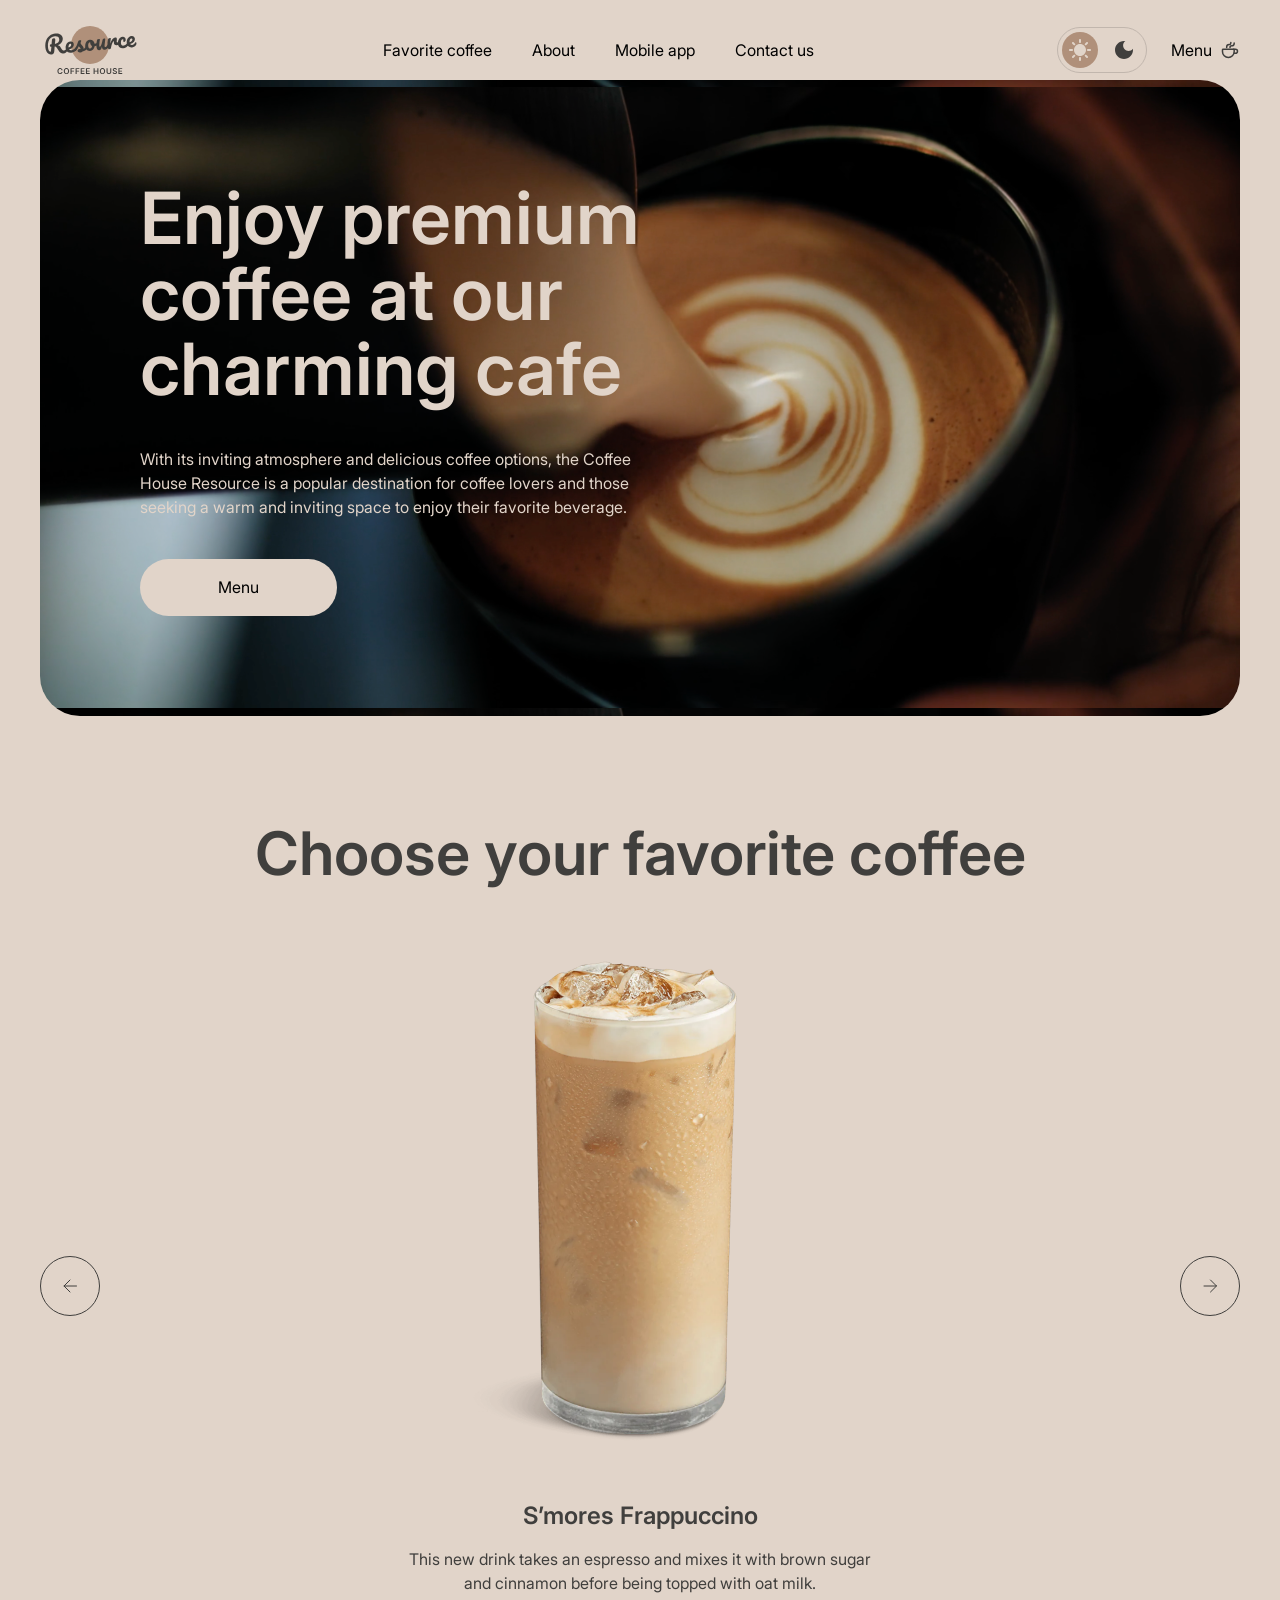
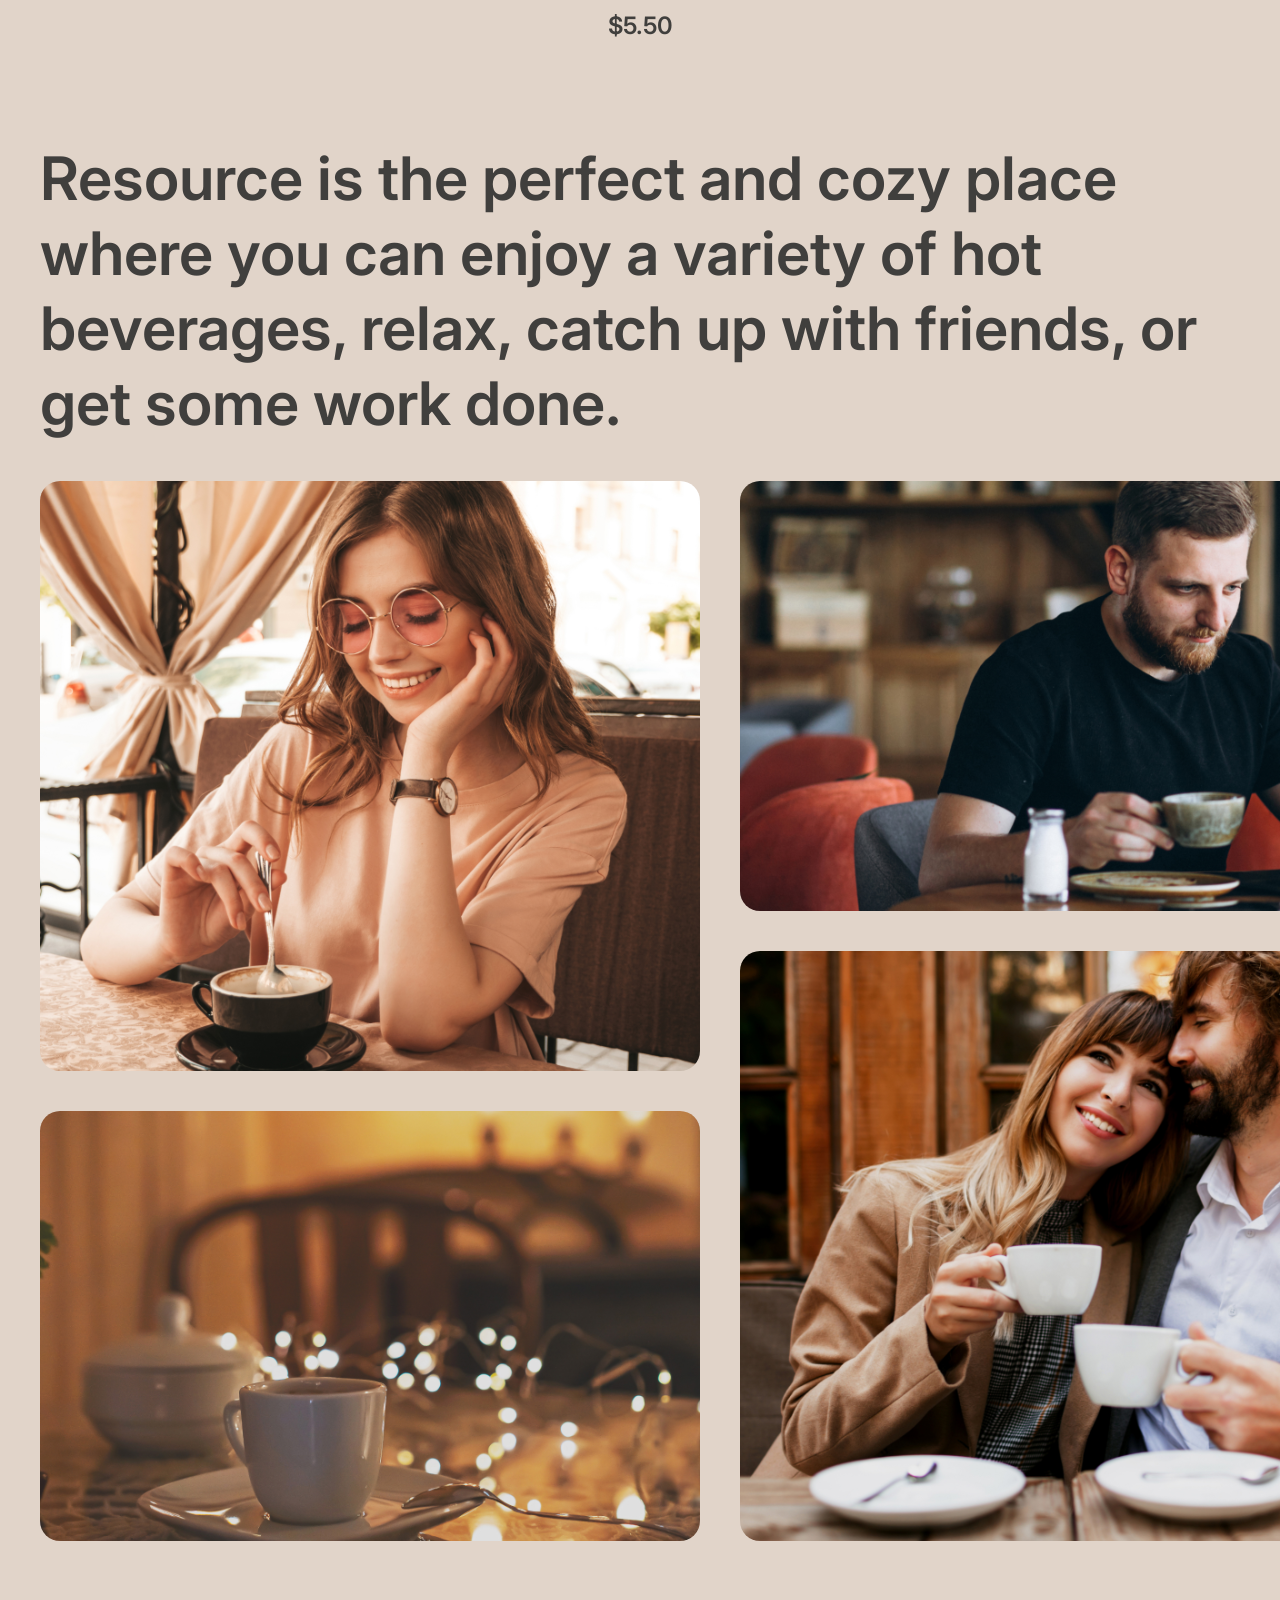
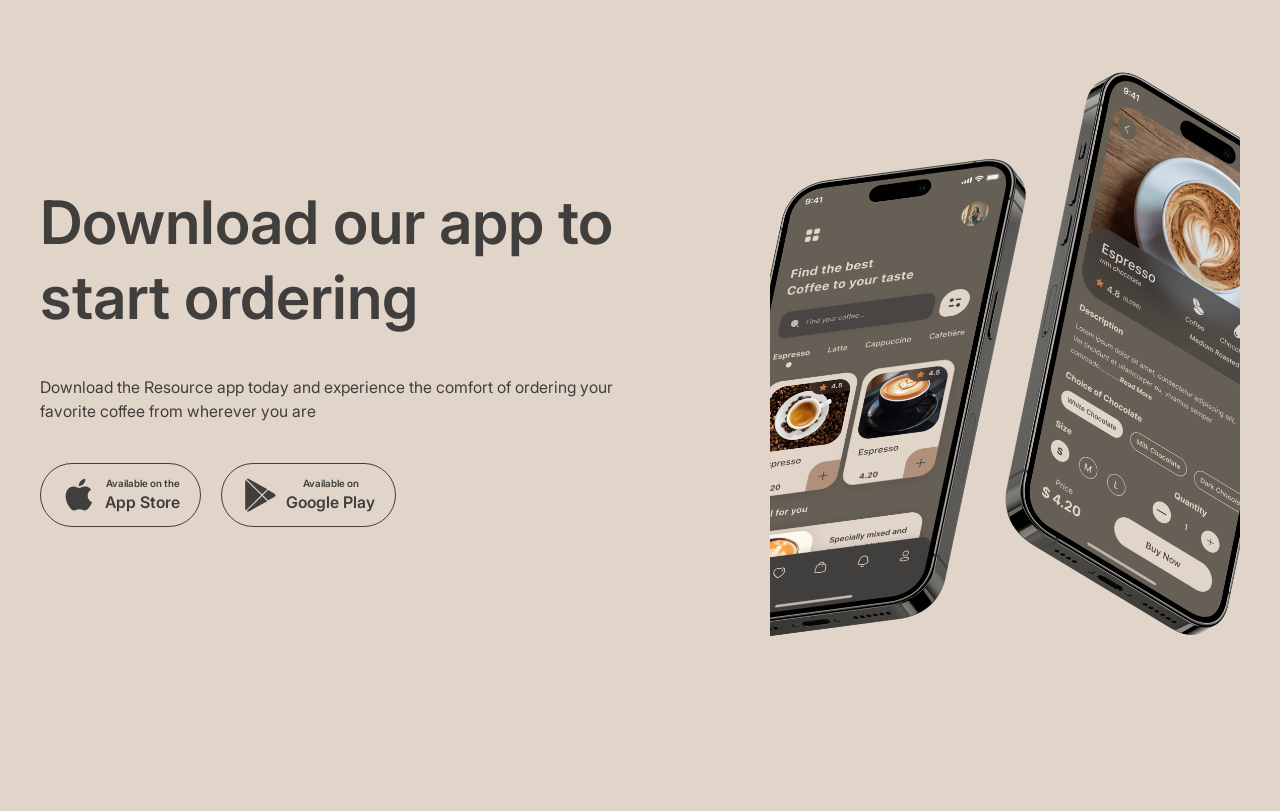
==== index.html @ 73a79768 "feat: add mobile-app section" ====
<!DOCTYPE html>
<html lang="en">
<head>
    <meta charset="UTF-8">
    <meta name="viewport" content="width=device-width, initial-scale=1.0">
    <title>Coffee House</title>
    <link rel="stylesheet" href="./styles.css">
</head>
<body>
    <header>
        <div class="header-top">
            <div class="header-top-container">
                <a href="./index.html">
                    <img src="./icons/logo.svg" alt="logo">
                </a>
                <nav class="menu-header">
                    <ul class="menu-list">
                        <li class="menu-list-item">
                           <a href="">Favorite coffee</a>
                         </li>
                        <li class="menu-list-item">
                            <a href="">About</a>
                        </li>
                        <li class="menu-list-item">
                            <a href="">Mobile app</a>
                        </li>
                        <li class="menu-list-item">
                            <a href="">Contact us</a>
                        </li>
                    </ul>
                </nav>
                <div class="header-actions">
                    <div class="theme-switch">
                        <span class="container-sun">
                            <img src="./icons/Light.svg" alt="sun">
                        </span>
                        <span class="container-moon">
                            <img src="./icons/Dark.svg" alt="moon">
                        </span>
                    </div>
                    <div class="coffee-menu">
                        <a href="" class="coffee-menu-link">
                            <p class="coffee-menu-text">Menu</p>
                            <span class="coffee-menu-cup">
                                <img src="./icons/coffee-cup.svg" alt="cup">
                            </span>
                        </a>
                        
                    </div>
                </div>

            </div>
            

        </div>
        <div class="header-bot">
            <div class="header-bot-container">
                <div class="hero-container">
                    <p class="hero-header">Enjoy premium coffee at our charming cafe</p>
                    <p class="hero-info">With its inviting atmosphere and delicious coffee options, the Coffee House Resource is a popular destination for coffee lovers and those seeking a warm and inviting space to enjoy their favorite beverage.</p>
                    <button class="hero-button">Menu</button>
                </div>
            </div>
        </div>
    </header>
   
        <section class="favorite-coffee">
            <div class="favorite-container">
                <div><h2 class="favorite-header">Choose your favorite coffee</h2></div>
                <div class="slider-container">
                    <div class="slider">
                        <button class="button-prev"></button>
                        <div class="slider-row">
                            <div class="slide">
                                <div class="slide-container">
                                    <img src="./images/coffee-slider-1.svg" alt="coffee">
                                    <div class="slide-info-container">
                                        <h3 class="slide-name">S’mores Frappuccino</h3>
                                        <p class="slide-info">This new drink takes an espresso and mixes it with brown sugar and cinnamon before being topped with oat milk.</p>
                                        <h3 class="slide-cost">$5.50</h3>
                                    </div>
                                </div>
                            </div>
                        </div>
                         <button class="button-next"></button>
                    </div>
                    <div class="slider-controls"></div>
                </div>
            </div>
        </section>
        <section class="about">
            <div class="about-container">
                <h2 class="about-header">Resource is the perfect and cozy place where you can enjoy a variety of hot beverages, relax, catch up with friends, or get some work done.</h2>
                <div class="images-container">
                    <div class="column">
                        <div class="box1">
                            <img src="./images/about-1.svg" alt="about1">
                        </div>
                        <div class="box2">
                            <img src="./images/about-2.svg" alt="about2">
                        </div>
                    </div>
                    <div class="column">
                         <div class="box2">
                            <img src="./images/about-3.svg" alt="about3">
                        </div>
                        <div class="box1">
                            <img src="./images/about-4.svg" alt="about4">
                        </div>
                    </div>
                </div>
            </div>
        </section>
        <section class="mobile-app">
            <div class="app-container">
                <div class="app-content">
                    <h2 class="app-header">Download our app to start ordering</h2>
                    <p class="app-info">Download the Resource app today and experience the comfort of ordering your favorite coffee from wherever you are</p>
                    <div class="app-buttons">
                        <button class="app-button">
                            <span class="icon-button">
                                <img src="./icons/icon.svg" alt="icon1">
                            </span>
                            <div class="button-info">
                                <p class="button-info-top">Available on the</p>
                                <p class="button-info-bot">App Store</p>
                            </div>
                        </button>
                        <button class="app-button">
                            <span class="icon-button">
                                <img src="./icons/icon (1).svg" alt="icon2">
                            </span>
                            <div class="button-info">
                                <p class="button-info-top">Available on</p>
                                <p class="button-info-bot">Google Play</p>
                            </div>
                        </button>
                    </div>
                </div>
                <div class="app-img">
                    <img src="./images/mobile-screens.svg" alt="mobile">
                </div>
            </div>
        </section>
    <footer></footer>
</body>
</html>
---- styles.css ----
@font-face {
    font-family: 'Inter-regular';
    src: url('./fonts/Inter24pt-Regular.woff2') format('woff2');
    font-weight: 400;
    font-style: normal;
    font-display: swap;
}

@font-face {
    font-family: 'Inter-bold';
    src: url('./fonts/Inter24pt-SemiBold.woff2') format('woff2');
    font-weight: 600;
    font-style: normal;
    font-display: swap;
}

@font-face {
    font-family: 'Inter-bold-italic';
    src: url('./fonts/Inter24pt-SemiBoldItalic.woff2') format('woff2');
    font-weight: 600;
    font-style: italic;
    font-display: swap;
}



a {
    text-decoration: none;  
    color: black;           
}
/**
  Нормализация блочной модели
 */
*,
::before,
::after {
  box-sizing: border-box;
}

/**
  Убираем внутренние отступы слева тегам списков,
  у которых есть атрибут class
 */
:where(ul, ol):where([class]) {
  padding-left: 0;
}

/**
  Убираем внешние отступы body и двум другим тегам,
  у которых есть атрибут class
 */
body,
:where(blockquote, figure, fieldset):where([class]) {
  margin: 0;
}

/**
  Убираем внешние отступы вертикали нужным тегам,
  у которых есть атрибут class
 */
:where(
  h1,
  h2,
  h3,
  h4,
  h5,
  h6,
  p,
  ul,
  ol,
  dl
):where([class]) {
  margin-block: 0;
}

:where(dd[class]) {
  margin-left: 0;
}

:where(fieldset[class]) {
  padding: 0;
  border: none;
}

/**
  Убираем стандартный маркер маркированному списку,
  у которого есть атрибут class
 */
:where(ul[class]) {
  list-style: none;
}

:where(address[class]) {
  font-style: normal;
}

/**
  Обнуляем вертикальные внешние отступы параграфа,
  объявляем локальную переменную для внешнего отступа вниз,
  чтобы избежать взаимодействие с более сложным селектором
 */
p {
  --paragraphMarginBottom: 24px;

  margin-block: 0;
}

/**
  Внешний отступ вниз для параграфа без атрибута class,
  который расположен не последним среди своих соседних элементов
 */
p:where(:not([class]):not(:last-child)) {
  margin-bottom: var(--paragraphMarginBottom);
}


/**
  Упрощаем работу с изображениями и видео
 */
img,
video {
  display: block;
  max-width: 100%;
  height: auto;
}

/**
  Наследуем свойства шрифт для полей ввода
 */
input,
textarea,
select,
button {
  font: inherit;
}

html {

  height: 100%;
  
  
  
  scroll-behavior: smooth;
}

body {
  /**
    Пригодится в большинстве ситуаций
    (когда, например, нужно будет "прижать" футер к низу сайта)
   */
  min-height: 100%;
  /**
    Унифицированный интерлиньяж
   */
  line-height: 1.5;
}

/**
  Нормализация высоты элемента ссылки при его инспектировании в DevTools
 */
a:where([class]) {
  display: inline-flex;
}

/**
  Курсор-рука при наведении на элемент
 */
button,
label {
  cursor: pointer;
}

/**
  Убирает серую подсветку при тапе на мобильных устройствах (iOS/Android)
 */
button {
  -webkit-tap-highlight-color: transparent;
}

/**
  Приводим к единому цвету svg-элементы
  (за исключением тех, у которых уже указан
  атрибут fill со значением 'none' или начинается с 'url')
 */
:where([fill]:not(
  [fill="none"],
  [fill^="url"]
)) {
  fill: currentColor;
}

/**
  Приводим к единому цвету svg-элементы
  (за исключением тех, у которых уже указан
  атрибут stroke со значением 'none')
 */
:where([stroke]:not(
  [stroke="none"],
  [stroke^="url"]
)) {
  stroke: currentColor;
}

/**
  Чиним баг задержки смены цвета при взаимодействии с svg-элементами
 */
svg * {
  transition-property: fill, stroke;
}

/**
  Приведение рамок таблиц в классический 'collapse' вид
 */
:where(table) {
  border-collapse: collapse;
  border-color: currentColor;
}

/**
  Удаляем все анимации и переходы для людей,
  которые предпочитают их не использовать
 */
@media (prefers-reduced-motion: reduce) {
  *,
  ::before,
  ::after {
    animation-duration: 0.01ms !important;
    animation-iteration-count: 1 !important;
    transition-duration: 0.01ms !important;
    scroll-behavior: auto !important;
  }
}

:root{
    --color-text-dark: #403F3D;
    --color-text-alternative: #E1D4C9 ;
    --color-text-link: #B0907A;

    --color-background-page:#E1D4C9;
    --color-background-overlay:#403F3D 80%;
    --color-background-container:#665F55 ;

    --color-border: #C1B6AD;
    --color-border-inverse:#665F55;
}
body{
    display: flex;
    flex-direction: column;
    max-width: 1440px;
    width:100%;
    margin: 0 auto;
    background-color: var(--color-background-page);
    padding-top: 20px;
    padding-bottom: 40px;
    gap: 100px;
}

header{
    width: 100%;
    gap: 20px;
    font-family: 'Inter-regular';
    font-size: 16px;
    line-height: 1.05;
    letter-spacing: 0.0em;
    color: var(--color-text-dark);
}

.header-top{
    padding-left: 40px;
    padding-right: 40px;
}

.header-top-container{
    display: flex;
    align-items: center;
    justify-content: space-between;

}

.menu-list{
    display: flex;
    align-items: center;
    gap: 40px;
}

.header-actions{
    display: flex;
    align-items: center;
    gap: 24px;

}
.theme-switch{
    padding: 4px 4px 4px 4px;
    gap: 8px;
    border-radius: 30px;
    border: 1px solid var(--color-border);
    display: flex;
    align-items: center;
}

.coffee-menu-link{
    display: flex;
    align-items: center;
    gap: 8px;
}

.header-bot{
    padding-left: 40px;
    padding-right: 40px;
}

.header-bot-container{
    
    border-radius: 40px;
    background-image: url(./images/img-hero.svg);
    background-position: center;
    background-size: 100%;
    
    padding: 100px 100px 100px 100px;
}

.hero-container{
    max-width: 530px;
    display: flex;
    flex-direction: column;
    align-items: flex-start;
    gap: 40px;
}

.hero-button{
    background-color: var(--color-text-alternative);
    border-radius: 100px;
    border: none;
    padding: 20px 78px 20px 78px;
}

.hero-header{
    font-family: 'Inter-bold';
    font-size: 72px;
    line-height: 1.05;
    letter-spacing: 0.0em;
    color: var(--color-text-alternative);
}

.hero-info{
    font-family: 'Inter-regular';
    font-size: 16px;
    line-height: 1.50;
    letter-spacing: 0.0em;
    color: var(--color-text-alternative);
}

.favorite-coffee{
    padding-left: 40px;
    padding-right: 40px;
}

.favorite-container{
    display: flex;
    flex-direction: column;
    gap: 40px;
    
}

.slider-container{
    gap: 40px;
}

.slider{
    display: flex;
    align-items: center;
    justify-content: space-between;
    gap: 40px;
}

.button-prev{
    width: 60px;
    height: 60px;
    border-radius: 60px;
    border: 1px solid var(--color-text-dark);
    background-image: url(./icons/arrow-left.svg);
    background-color: transparent;
    background-repeat: no-repeat;
    background-position: center;
    transition: background-color 0.5s ease;
}

.button-next{
     width: 60px;
    height: 60px;
    border-radius: 60px;
    border: 1px solid var(--color-text-dark);
    background-image: url(./icons/arrow-right.svg);
    
    background-color: transparent;
    background-repeat: no-repeat;
    background-position: center;
    transition: background-color 0.5s ease;
}

.slider-row{
    width: max-content;
}

.slide-container{
    display: flex;
    flex-direction: column;
    align-items: center;
    gap: 40px;
}

.slide-info-container{
    max-width: 480px;
    display: flex;
    flex-direction: column;
    align-items: center;
    text-align: center;
    gap: 16px;
}

.slide-name{
    font-family: 'Inter-bold';
    font-size: 24px;
    line-height: 1.25;
    letter-spacing: 0.0em;
    color: var(--color-text-dark);
}

.slide-info{
     font-family: 'Inter-regular';
    font-size: 16px;
    line-height: 1.50;
    letter-spacing: 0.0em;
    color: var(--color-text-dark);
}

.slide-cost{
    font-family: 'Inter-bold';
    font-size: 24px;
    line-height: 1.25;
    letter-spacing: 0.0em;
    color: var(--color-text-dark);
}

.favorite-header{
    text-align: center;
    font-family: 'Inter-bold';
    font-size: 60px;
    line-height: 1.25;
    letter-spacing: 0.0em;
    color: var(--color-text-dark);
}

.about, .mobile-app{
  padding-left: 40px;
  padding-right: 40px;
  
}

.about-container{
  display: flex;
  flex-direction: column;
  gap: 40px;
}

.about-header{
  
    font-family: 'Inter-bold';
    font-size: 60px;
    line-height: 1.25;
    letter-spacing: 0.0em;
    color: var(--color-text-dark);
}

.images-container{
  display: flex;
  align-items: center;
  gap: 40px;
  max-height: 1060px;
}
.column{
  display: flex;
  flex-direction: column;
  gap: 40px;
}

.box1{
  width: 660px;
  height: 590px;
  border-radius: 20px;
  overflow: hidden;
  
}

.box2{
   width: 660px;
  height: 430px;
  border-radius: 20px;
  overflow: hidden;
}

.box1 img,
.box2 img {
  width: 100%;
  height: 100%;
  object-fit: cover;
  object-position: center;
}

.app-container{
  display: flex;
  align-items: center;
  gap: 100px;
}

.app-content{
  max-width: 630px;
  display: flex;
  flex-direction: column;
  gap: 40px;
  justify-content: flex-start;
}

.app-header{
  font-family: 'Inter-bold';
    font-size: 60px;
    line-height: 1.25;
    letter-spacing: 0.0em;
    color: var(--color-text-dark);
}

.app-info{
   font-family: 'Inter-regular';
    font-size: 16px;
    line-height: 1.50;
    letter-spacing: 0.0em;
    color: var(--color-text-dark);
}

.app-buttons{
  display: flex;
  align-items: center;
  gap: 20px;
}

.app-button{
border: 1px solid var(--color-text-dark);
display: flex;
align-items: center;
gap: 8px;
padding: 12px 20px 12px 20px;
border-radius: 64px;
background-color: transparent;
}

.icon-button{
  width: 36px;
  height: 36px;
}


.icon-button img {
  width: 100%;
  height: 100%;
  object-fit: cover;
  object-position: center;
}

.app-img{
  width: 630px;
  height: 630px;
}

.app-img img {
  width: 100%;
  height: 100%;
  object-fit: cover;
  object-position: center;
}

.button-info-top{
  font-family: 'Inter-bold';
    font-size: 10px;
    line-height: 1.40;
    letter-spacing: 0.0em;
    color: var(--color-text-dark);
}

.button-info-bot{
   font-family: 'Inter-bold';
    font-size: 16px;
    line-height: 1.50;
    letter-spacing: 0.0em;
    color: var(--color-text-dark);
}
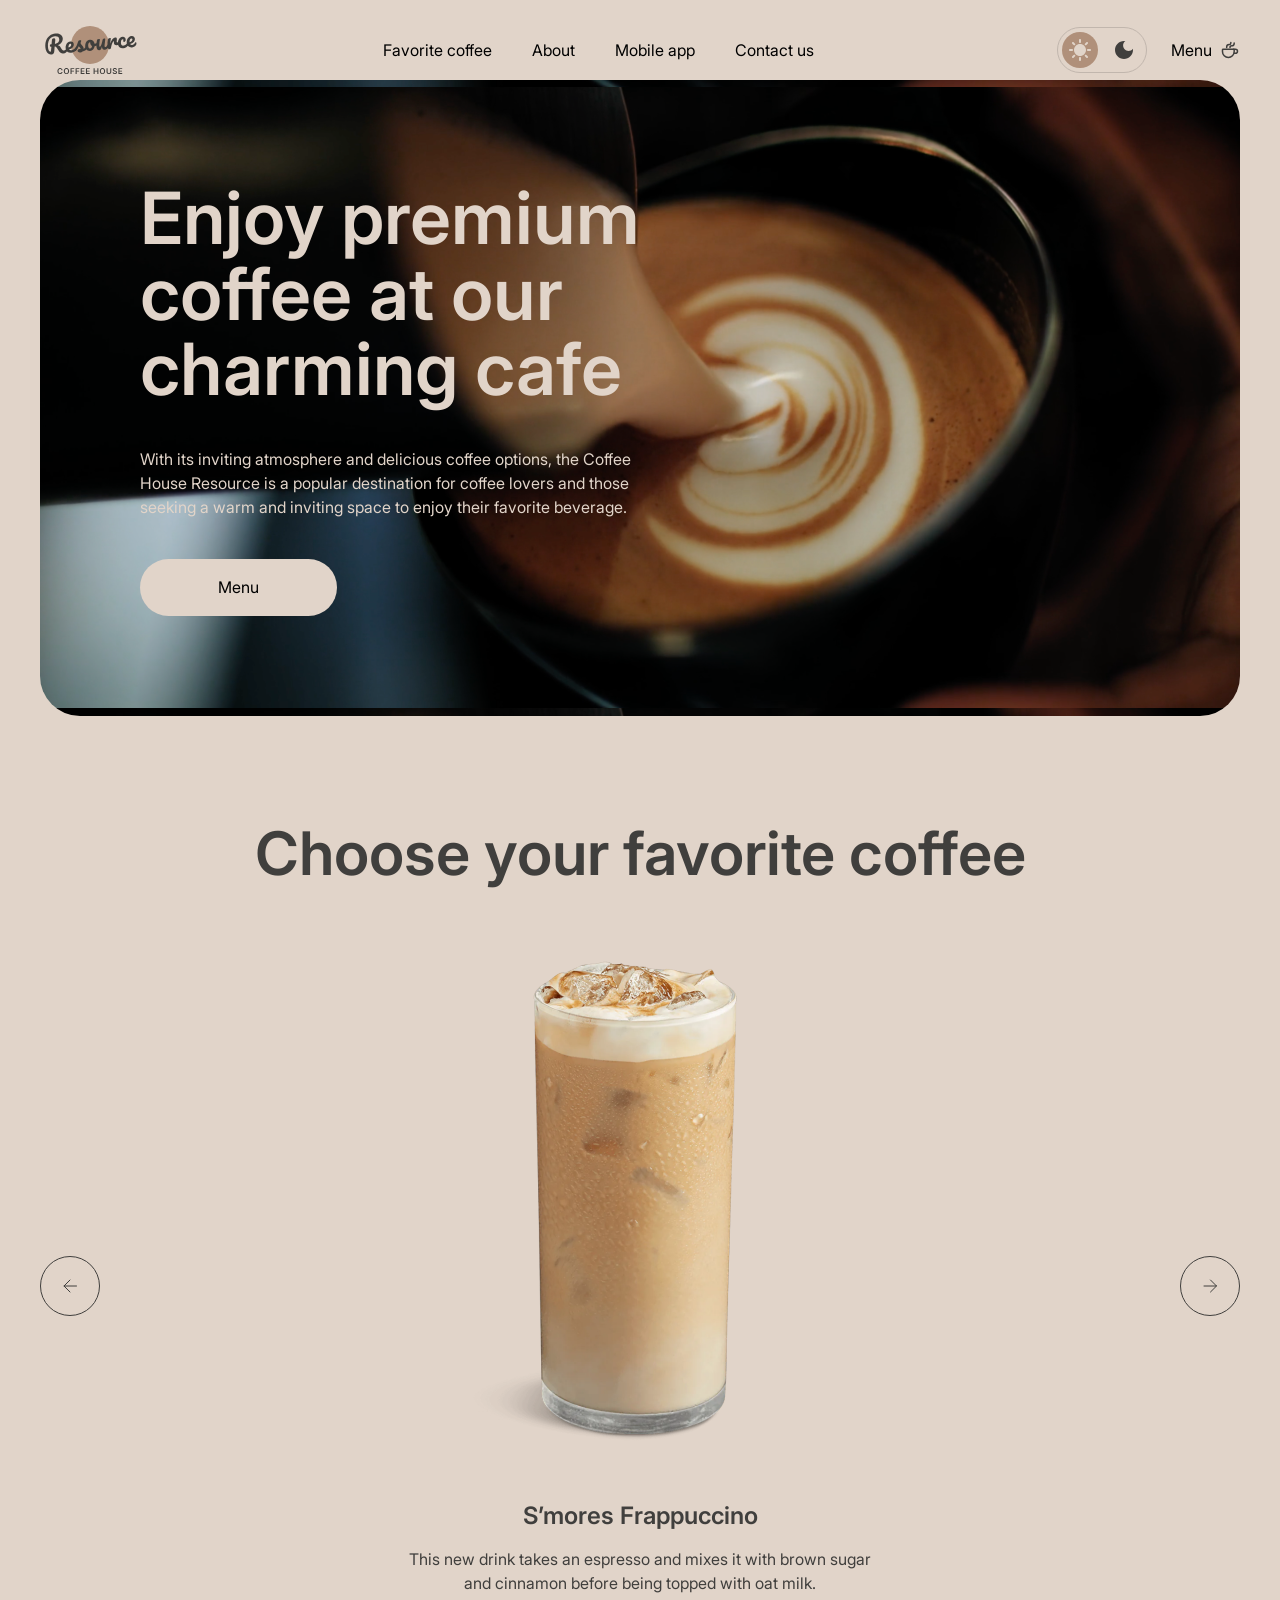
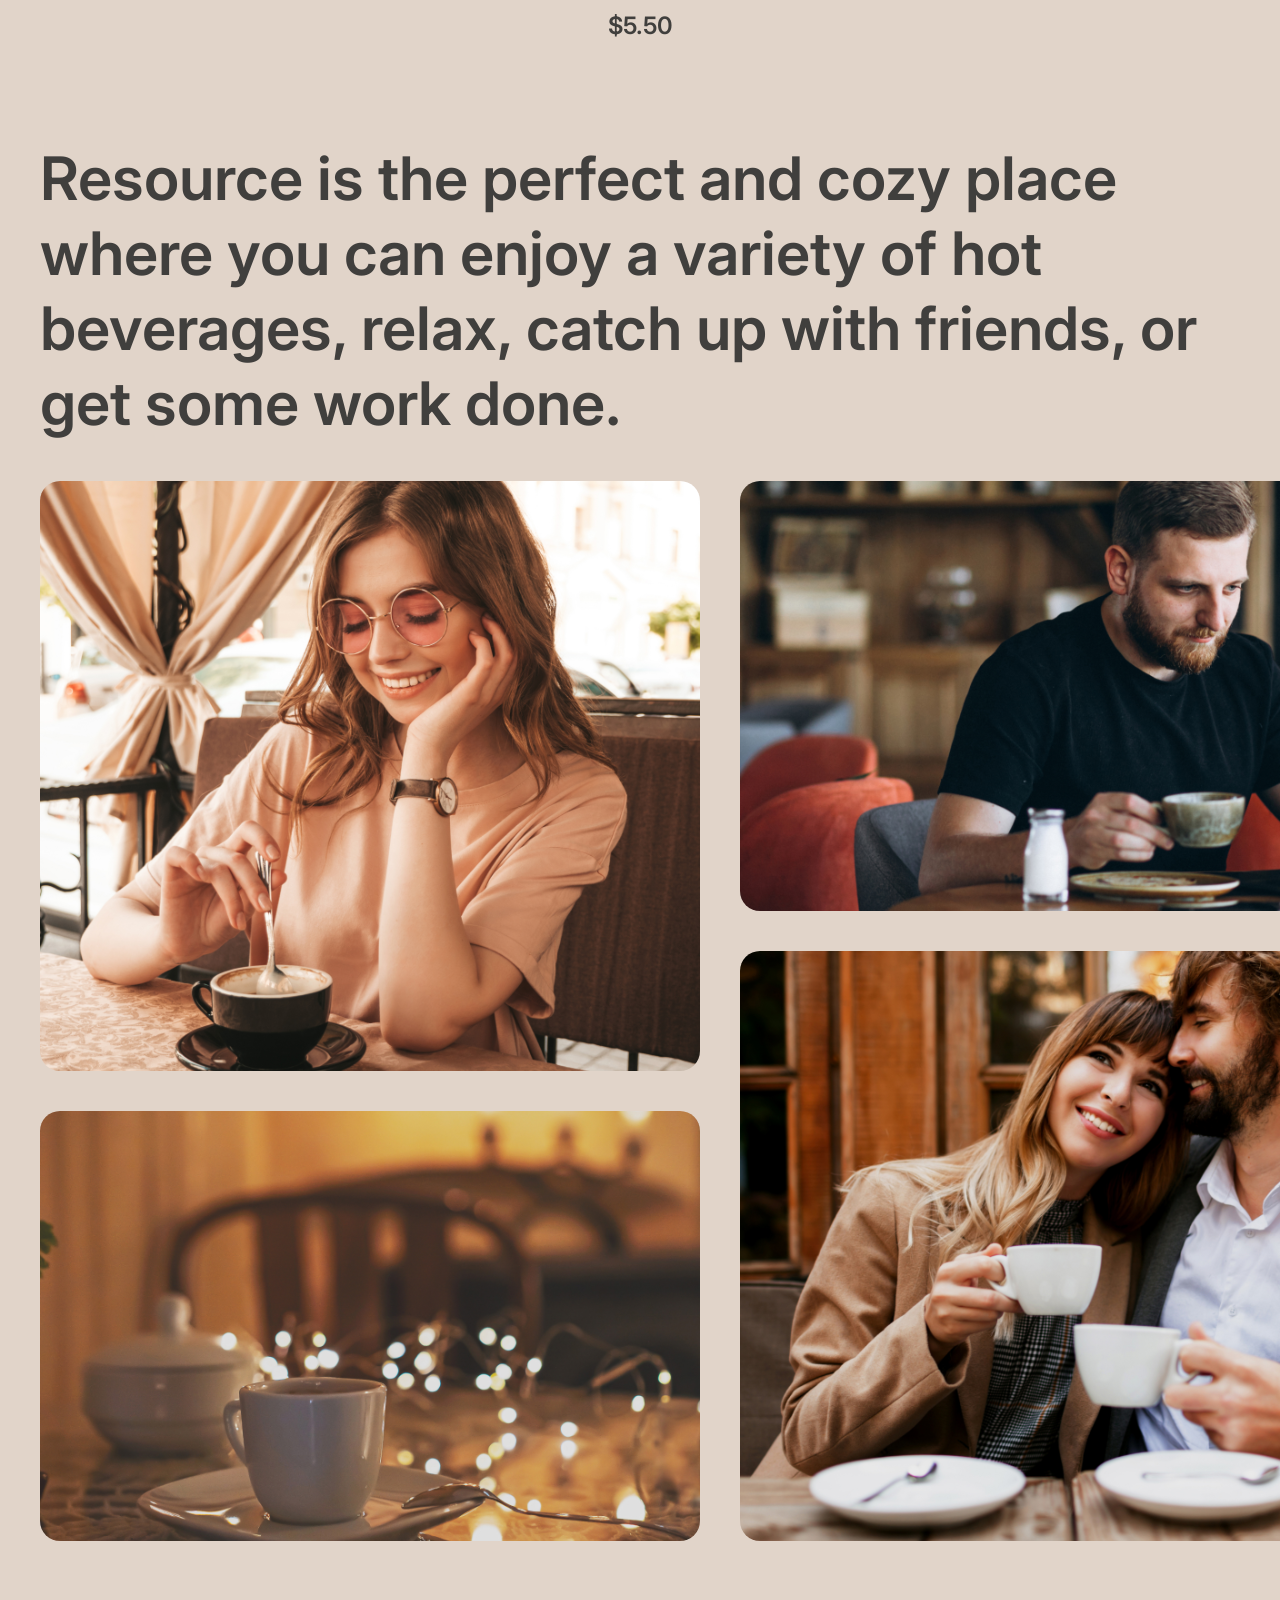
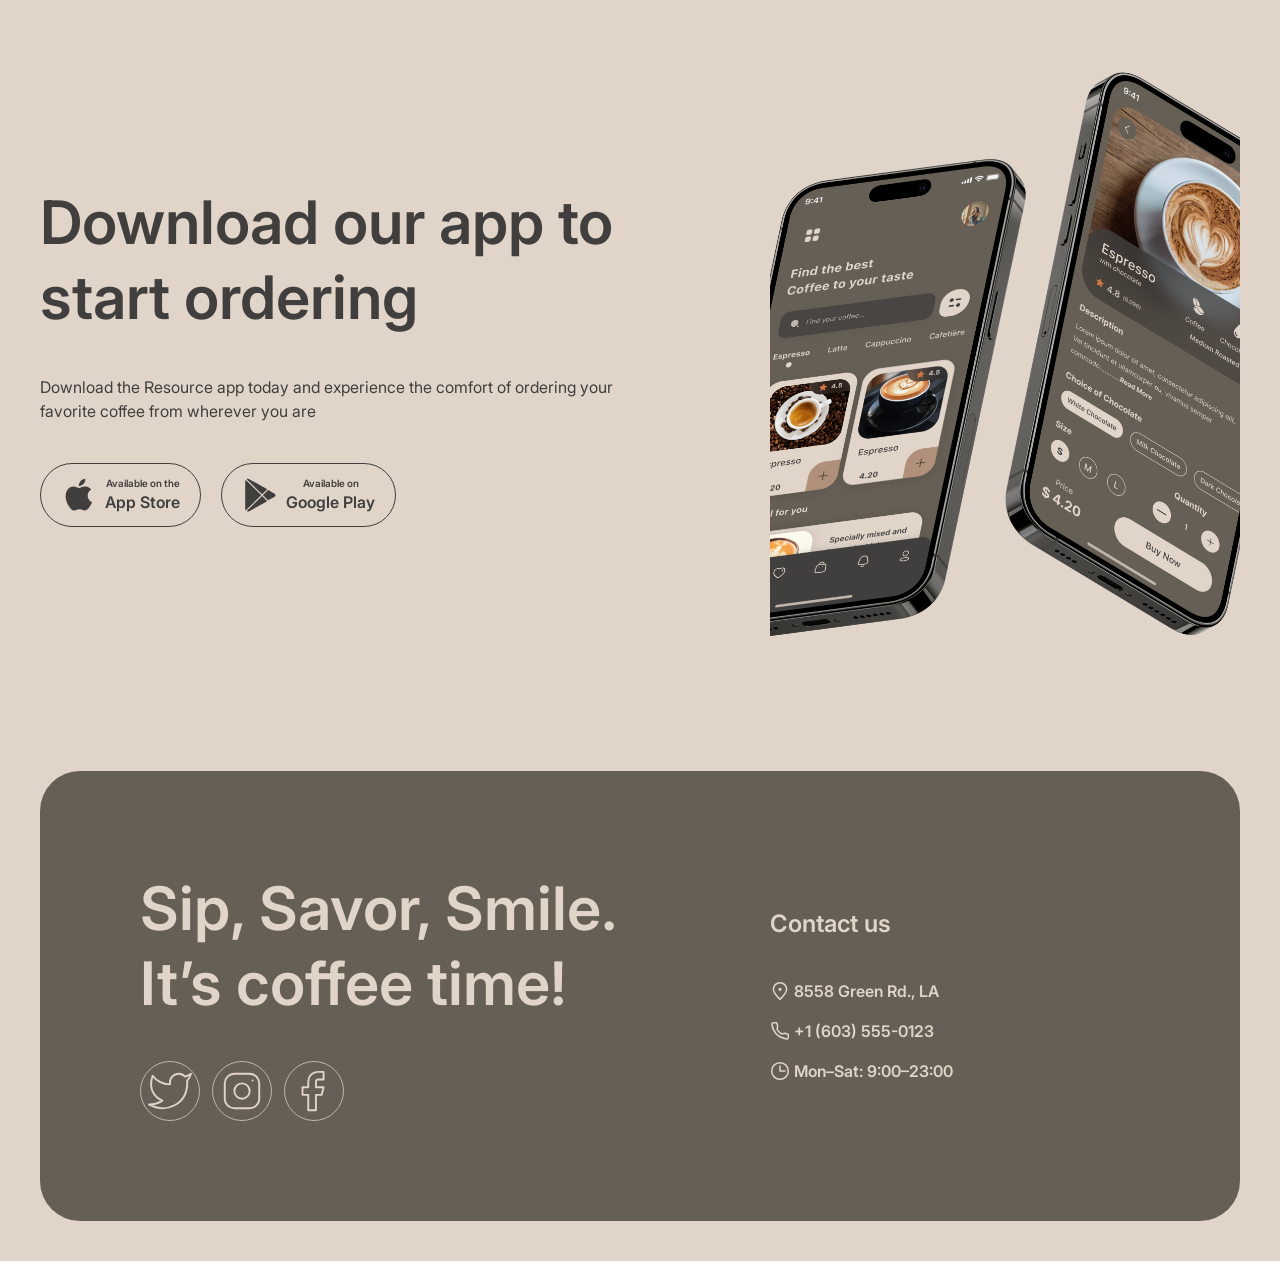
==== commit 56c7e9c0: "feat: add footer" ====
--- a/index.html
+++ b/index.html
@@ -128,7 +128,7 @@
                         </button>
                         <button class="app-button">
                             <span class="icon-button">
-                                <img src="./icons/icon (1).svg" alt="icon2">
+                                <img src="./icons/icon2.svg" alt="icon2">
                             </span>
                             <div class="button-info">
                                 <p class="button-info-top">Available on</p>
@@ -142,6 +142,46 @@
                 </div>
             </div>
         </section>
-    <footer></footer>
+    <footer>
+        <div class="footer-container">
+            <div class="offer-container">
+                <h2 class="footer-header">Sip, Savor, Smile. It’s coffee time!</h2>
+                <div class="socials-container">
+                    <button class="button-socials">
+                        <img src="./icons/twitter.svg" alt="twitter">
+                    </button>
+                    <button class="button-socials">
+                        <img src="./icons/instagram.svg" alt="inst">
+                    </button>
+                    <button class="button-socials">
+                        <img src="./icons/facebook.svg" alt="facebook">
+                    </button>
+                </div>
+            </div>
+            <div class="contacts-container">
+                <p class="contacts-info-header">Contact us</p>
+                <div class="contacts">
+                    <a href="https://maps.app.goo.gl/GKtxrgr2NXWPruDq6" target="_blank">
+                        <div class="contacts-list">
+                            <img src="./icons/pin-alt.svg" alt="pinalt">
+                            <p class="contacts-info">8558 Green Rd.,  LA</p>
+                        </div>
+                    </a>
+                    <a href="+1 (603) 555-0123" target="_blank">
+                        <div class="contacts-list">
+                            <img src="./icons/phone.svg" alt="phone">
+                            <p class="contacts-info">+1 (603) 555-0123</p>
+                        </div>
+                    </a>
+                    <a href="">
+                        <div class="contacts-list">
+                            <img src="./icons/clock.svg" alt="clock">
+                            <p class="contacts-info">Mon–Sat: 9:00–23:00</p>
+                        </div>
+                    </a>
+                </div>
+            </div>
+        </div>
+    </footer>
 </body>
 </html>
--- a/styles.css
+++ b/styles.css
@@ -451,7 +451,7 @@
     color: var(--color-text-dark);
 }
 
-.about, .mobile-app{
+.about, .mobile-app, footer{
   padding-left: 40px;
   padding-right: 40px;
   
@@ -593,3 +593,87 @@
     letter-spacing: 0.0em;
     color: var(--color-text-dark);
 }
+
+.footer-container{
+  display: flex;
+  align-items: center;
+  padding: 100px 100px 100px 100px;
+  gap:100px;
+  border-radius: 40px;
+  background-color: var(--color-background-container);
+}
+
+.offer-container{
+  display: flex;
+  flex-direction: column;
+  justify-content: flex-start;
+  gap: 40px;
+  max-width: 530px;
+}
+
+.footer-header{
+  font-family: 'Inter-bold';
+    font-size: 60px;
+    line-height: 1.25;
+    letter-spacing: 0.0em;
+    color: var(--color-text-alternative);
+}
+
+.socials-container{
+  display: flex;
+  align-items: center;
+  gap: 12px;
+}
+
+.button-socials{
+  border: 1px solid var(--color-border);
+  background-color: transparent;
+  width: 60px;
+  height: 60px;
+  border-radius: 60px;
+}
+
+.button-socials img {
+  width: 100%;
+  height: 100%;
+  
+  object-position: center;
+}
+
+.contacts-container{
+  display: flex;
+  flex-direction: column;
+  justify-content: flex-start;
+  gap: 40px;
+
+}
+
+.contacts{
+  display: flex;
+  flex-direction: column;
+  gap: 16px;
+}
+
+.contacts-list{
+  display: flex;
+  align-items: center;
+  gap: 4px;
+  max-height: 28px;
+}
+
+.contacts-info-header{
+  font-family: 'Inter-bold';
+    font-size: 24px;
+    line-height: 1.25;
+    letter-spacing: 0.0em;
+    color: var(--color-text-alternative);
+}
+
+.contacts-info{
+  font-family: 'Inter-bold';
+    font-size: 16px;
+    line-height: 1.50;
+    letter-spacing: 0.0em;
+    color: var(--color-text-alternative);
+}
+
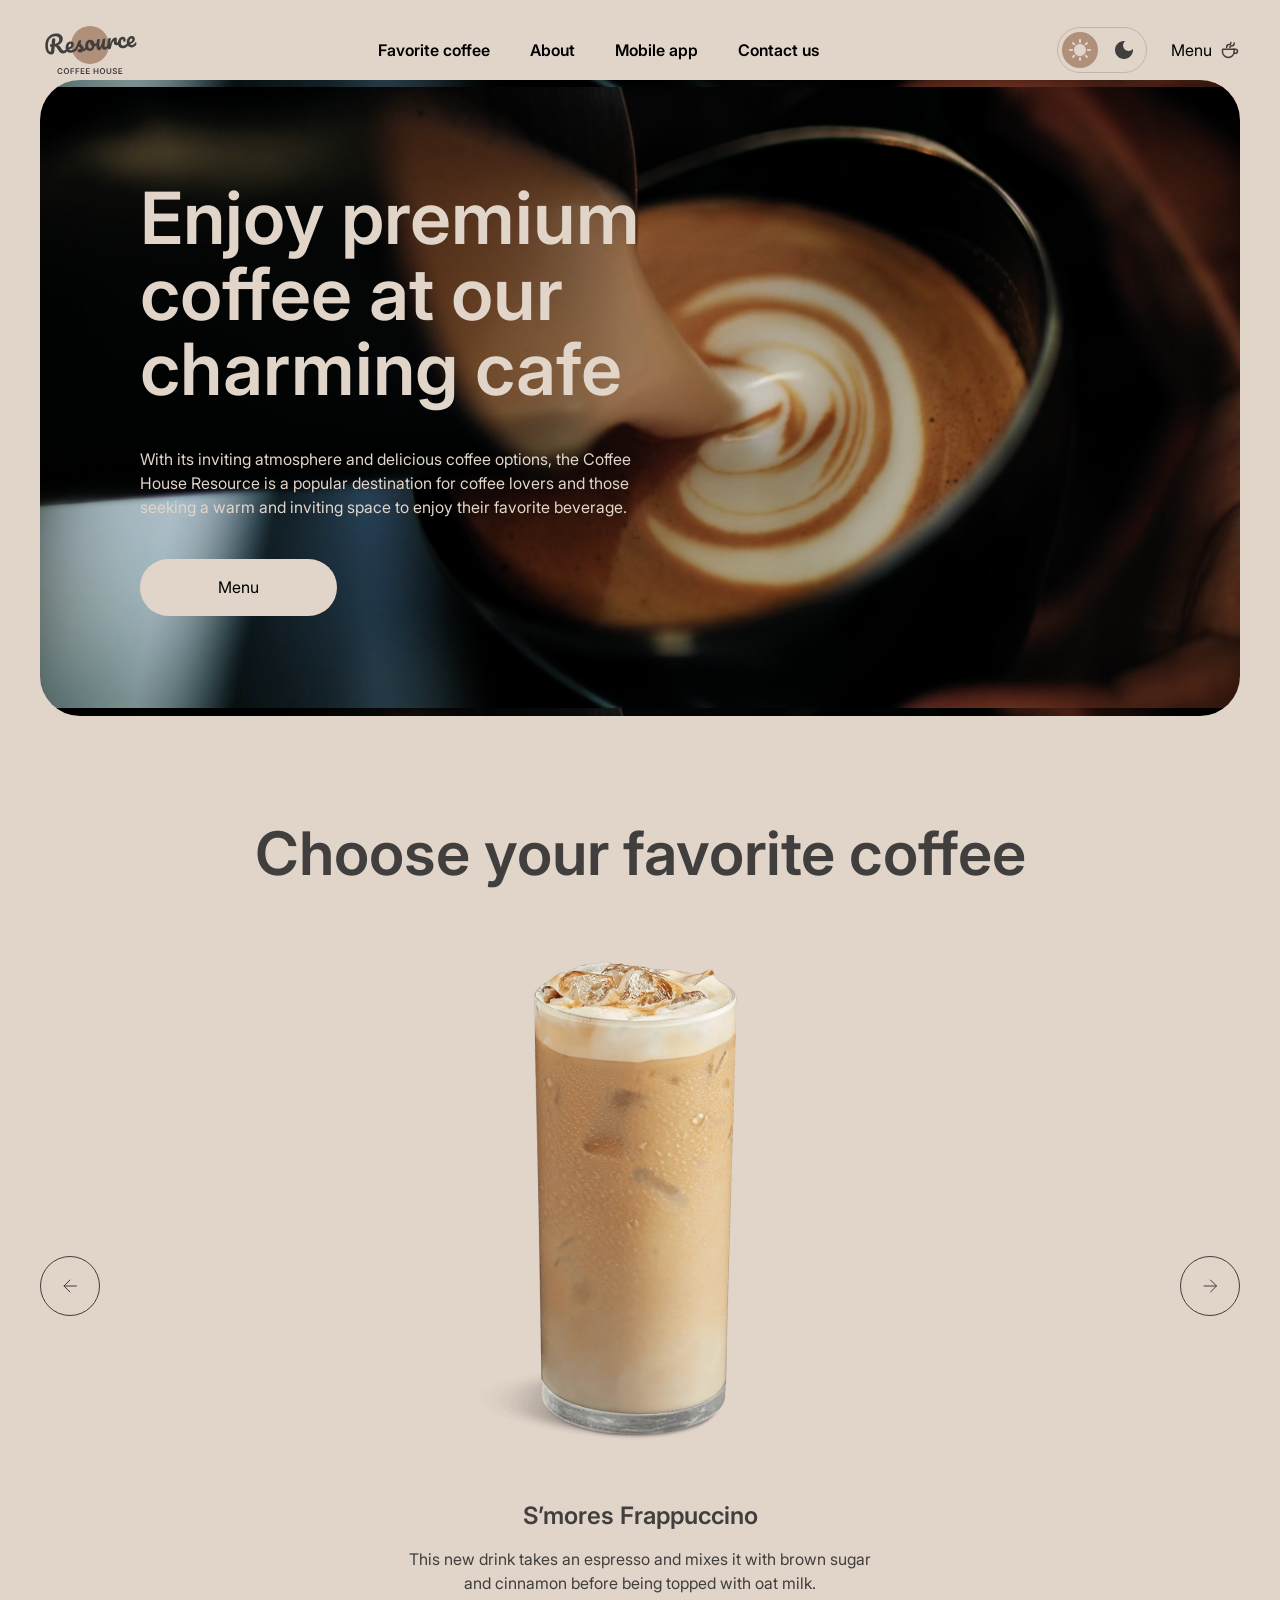
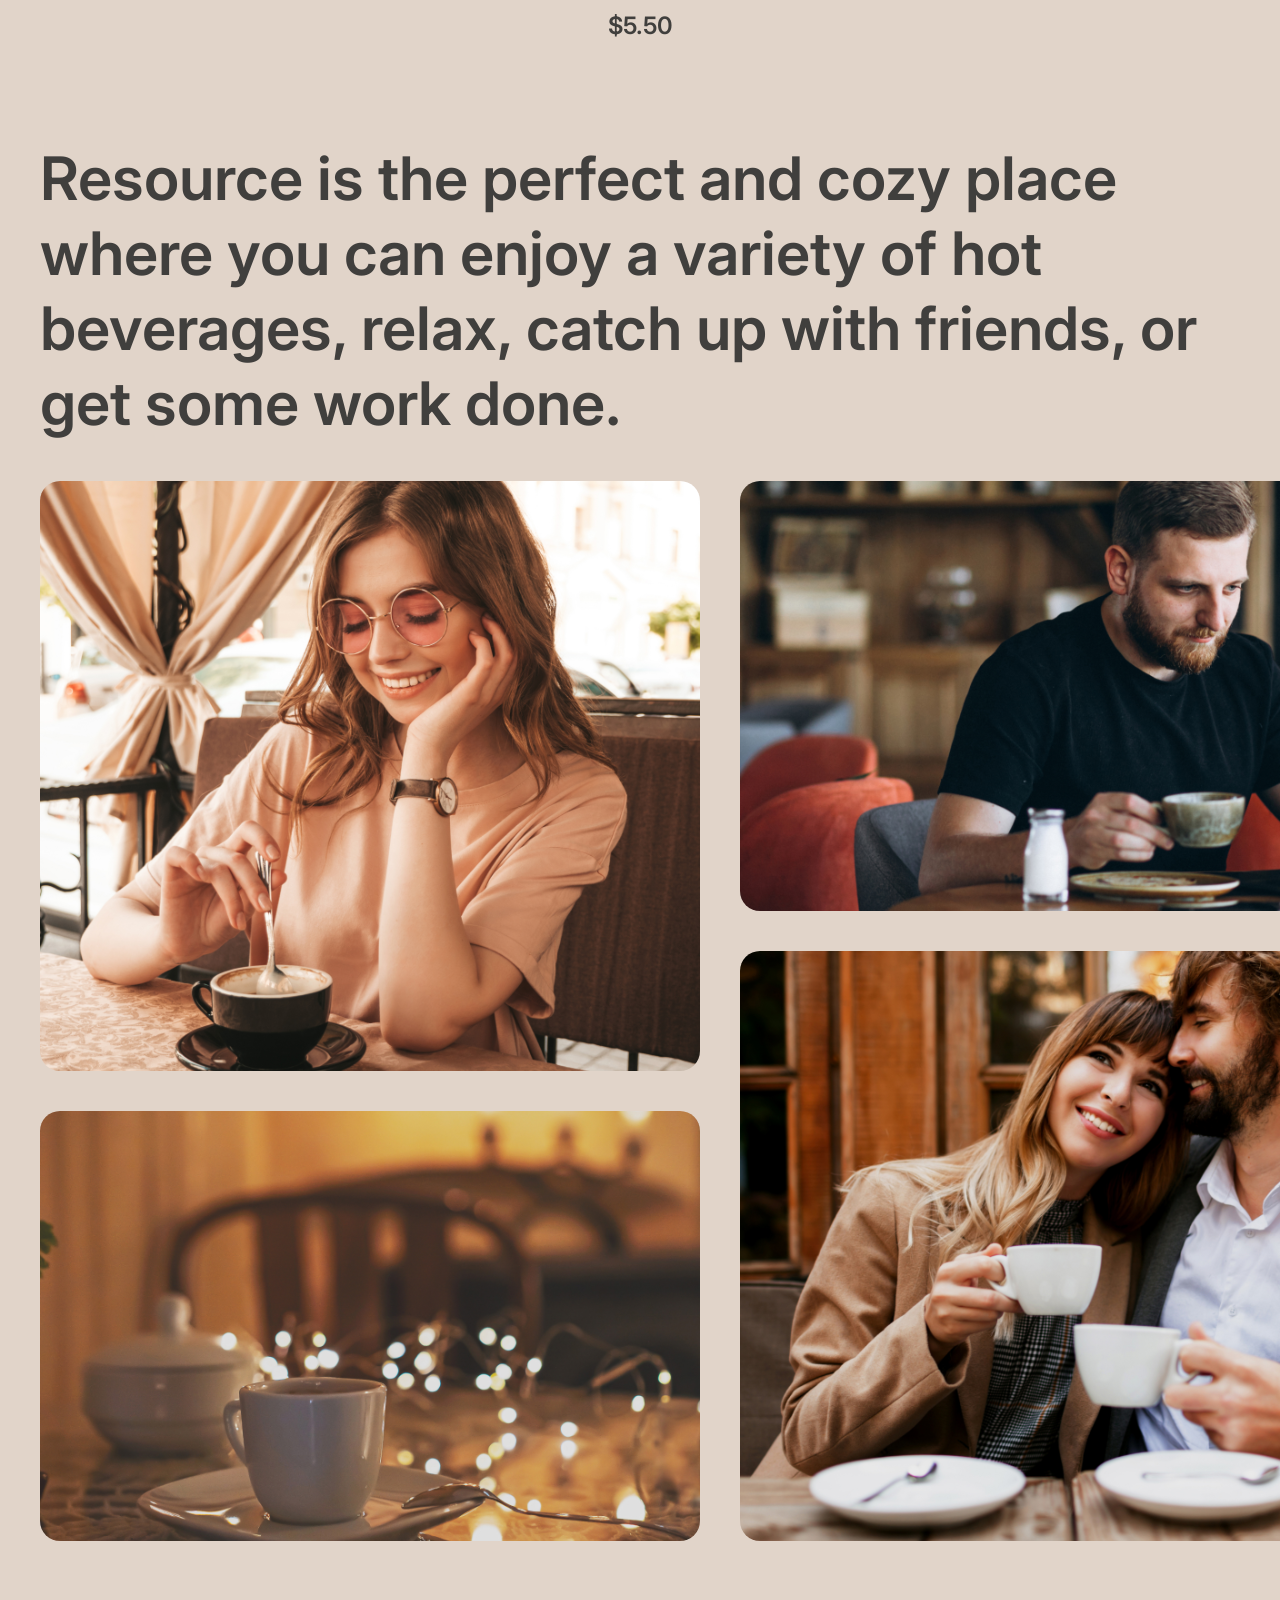
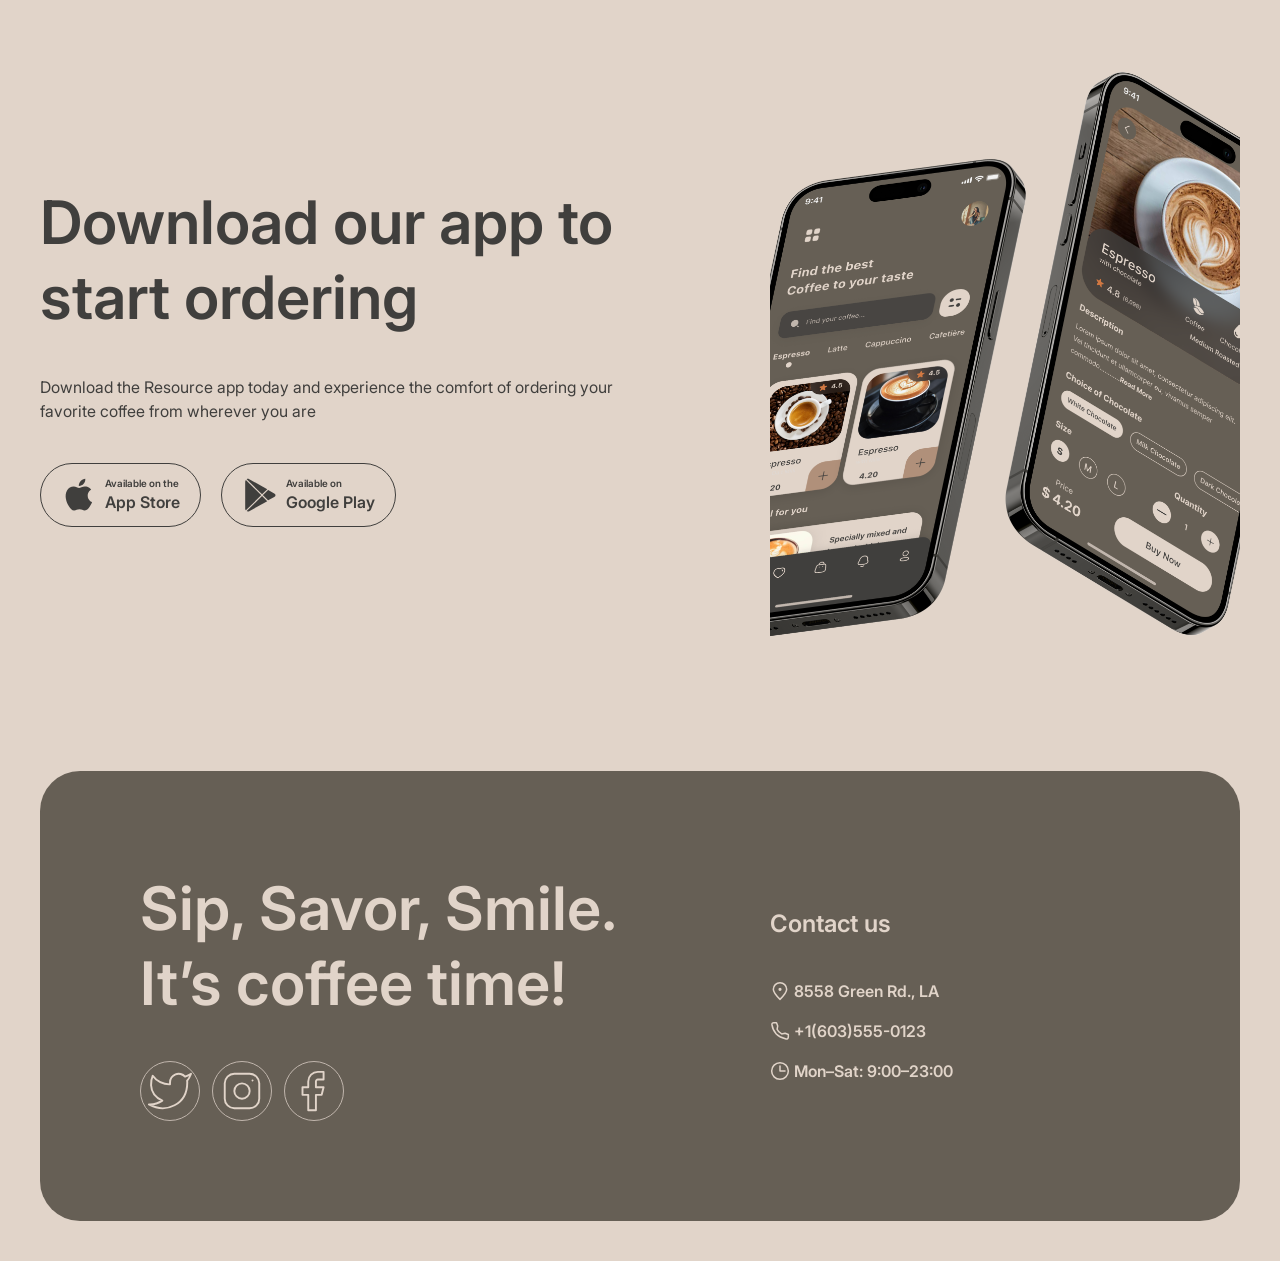
==== commit b0561f85: "fix: validator problems" ====
--- a/index.html
+++ b/index.html
@@ -4,9 +4,11 @@
     <meta charset="UTF-8">
     <meta name="viewport" content="width=device-width, initial-scale=1.0">
     <title>Coffee House</title>
+    <link rel="icon" type="image/svg+xml" href="./images/coffee-slider-2.svg">
     <link rel="stylesheet" href="./styles.css">
 </head>
 <body>
+    <h1 style="display: none;">Coffee House page</h1>
     <header>
         <div class="header-top">
             <div class="header-top-container">
@@ -16,16 +18,16 @@
                 <nav class="menu-header">
                     <ul class="menu-list">
                         <li class="menu-list-item">
-                           <a href="">Favorite coffee</a>
+                           <a href="#favorite" >Favorite coffee</a>
                          </li>
                         <li class="menu-list-item">
-                            <a href="">About</a>
+                            <a href="#about">About</a>
                         </li>
                         <li class="menu-list-item">
-                            <a href="">Mobile app</a>
+                            <a href="#mobile">Mobile app</a>
                         </li>
                         <li class="menu-list-item">
-                            <a href="">Contact us</a>
+                            <a href="#contact">Contact us</a>
                         </li>
                     </ul>
                 </nav>
@@ -39,7 +41,7 @@
                         </span>
                     </div>
                     <div class="coffee-menu">
-                        <a href="" class="coffee-menu-link">
+                        <a href="./menu.html" class="coffee-menu-link">
                             <p class="coffee-menu-text">Menu</p>
                             <span class="coffee-menu-cup">
                                 <img src="./icons/coffee-cup.svg" alt="cup">
@@ -64,7 +66,7 @@
         </div>
     </header>
    
-        <section class="favorite-coffee">
+        <section class="favorite-coffee" id="favorite">
             <div class="favorite-container">
                 <div><h2 class="favorite-header">Choose your favorite coffee</h2></div>
                 <div class="slider-container">
@@ -88,7 +90,7 @@
                 </div>
             </div>
         </section>
-        <section class="about">
+        <section class="about" id="about">
             <div class="about-container">
                 <h2 class="about-header">Resource is the perfect and cozy place where you can enjoy a variety of hot beverages, relax, catch up with friends, or get some work done.</h2>
                 <div class="images-container">
@@ -111,13 +113,13 @@
                 </div>
             </div>
         </section>
-        <section class="mobile-app">
+        <section class="mobile-app" id="mobile">
             <div class="app-container">
                 <div class="app-content">
                     <h2 class="app-header">Download our app to start ordering</h2>
                     <p class="app-info">Download the Resource app today and experience the comfort of ordering your favorite coffee from wherever you are</p>
                     <div class="app-buttons">
-                        <button class="app-button">
+                        <div class="app-button">
                             <span class="icon-button">
                                 <img src="./icons/icon.svg" alt="icon1">
                             </span>
@@ -125,8 +127,8 @@
                                 <p class="button-info-top">Available on the</p>
                                 <p class="button-info-bot">App Store</p>
                             </div>
-                        </button>
-                        <button class="app-button">
+                        </div>
+                        <div class="app-button">
                             <span class="icon-button">
                                 <img src="./icons/icon2.svg" alt="icon2">
                             </span>
@@ -134,7 +136,7 @@
                                 <p class="button-info-top">Available on</p>
                                 <p class="button-info-bot">Google Play</p>
                             </div>
-                        </button>
+                        </div>
                     </div>
                 </div>
                 <div class="app-img">
@@ -143,7 +145,7 @@
             </div>
         </section>
     <footer>
-        <div class="footer-container">
+        <div class="footer-container" id="contact">
             <div class="offer-container">
                 <h2 class="footer-header">Sip, Savor, Smile. It’s coffee time!</h2>
                 <div class="socials-container">
@@ -167,10 +169,10 @@
                             <p class="contacts-info">8558 Green Rd.,  LA</p>
                         </div>
                     </a>
-                    <a href="+1 (603) 555-0123" target="_blank">
+                    <a href="+16035550123" target="_blank">
                         <div class="contacts-list">
                             <img src="./icons/phone.svg" alt="phone">
-                            <p class="contacts-info">+1 (603) 555-0123</p>
+                            <p class="contacts-info">+1(603)555-0123</p>
                         </div>
                     </a>
                     <a href="">
--- a/styles.css
+++ b/styles.css
@@ -433,8 +433,15 @@
     letter-spacing: 0.0em;
     color: var(--color-text-dark);
 }
-
-.slide-cost{
+ .menu-list-item, .menu-tab-info{
+  font-family: 'Inter-bold';
+    font-size: 16px;
+    line-height: 1.50;
+    letter-spacing: 0.0em;
+    color: var(--color-text-dark);
+ }
+
+.slide-cost, .card-cost{
     font-family: 'Inter-bold';
     font-size: 24px;
     line-height: 1.25;
@@ -442,7 +449,7 @@
     color: var(--color-text-dark);
 }
 
-.favorite-header{
+.favorite-header , .menu-head{
     text-align: center;
     font-family: 'Inter-bold';
     font-size: 60px;
@@ -451,7 +458,7 @@
     color: var(--color-text-dark);
 }
 
-.about, .mobile-app, footer{
+.about, .mobile-app, footer, .menu-section{
   padding-left: 40px;
   padding-right: 40px;
   
@@ -529,7 +536,7 @@
     color: var(--color-text-dark);
 }
 
-.app-info{
+.app-info, .card-info{
    font-family: 'Inter-regular';
     font-size: 16px;
     line-height: 1.50;
@@ -677,3 +684,90 @@
     color: var(--color-text-alternative);
 }
 
+.menu-section-container{
+  display: flex;
+  flex-direction: column;
+  align-items: center;
+  gap: 40px;
+}
+
+.menu-content-top{
+  display: flex;
+  flex-direction: column;
+  align-items: center;
+  gap: 40px;
+}
+
+.menu-tabs-container{
+  display: flex;
+  align-items: center;
+  gap: 16px;
+}
+
+.menu-tab{
+  padding: 8px 16px 8px 8px;
+  display: flex;
+  align-items: center;
+  gap: 8px;
+  background-color: transparent;
+  border: 1px solid var(--color-border);
+  border-radius: 46px;
+
+}
+
+
+.menu-tab-icon{
+  width: 30px;
+  height: 30px;
+  border-radius: 30px;
+  overflow: hidden;
+
+}
+
+
+.menu-tab-icon img {
+  width: 100%;
+  height: 100%;
+  object-fit: contain;
+  object-position: center;
+}
+
+.menu-content-bot{
+  display: flex;
+  align-items: center;
+  justify-content: center;
+  gap: 40px;
+  flex-wrap: wrap;
+}
+
+.card-container{
+  width: 310px;
+  height: 506px;
+  display: flex;
+  flex-direction: column;
+  border-radius: 40px;
+  border: 1px solid var(--color-border);
+}
+
+.card-image{
+  max-width: 310px;
+  max-height: 310px;
+  border-radius: 40px;
+  overflow: hidden;
+}
+
+.card-info-container{
+  padding: 20px 20px 20px 20px;
+  display: flex;
+  flex-direction: column;
+  gap: 12px;
+}
+
+.card-header{
+  font-family: 'Inter-bold';
+    font-size: 24px;
+    line-height: 1.25;
+    letter-spacing: 0.0em;
+    color: var(--color-text-dark);
+}
+
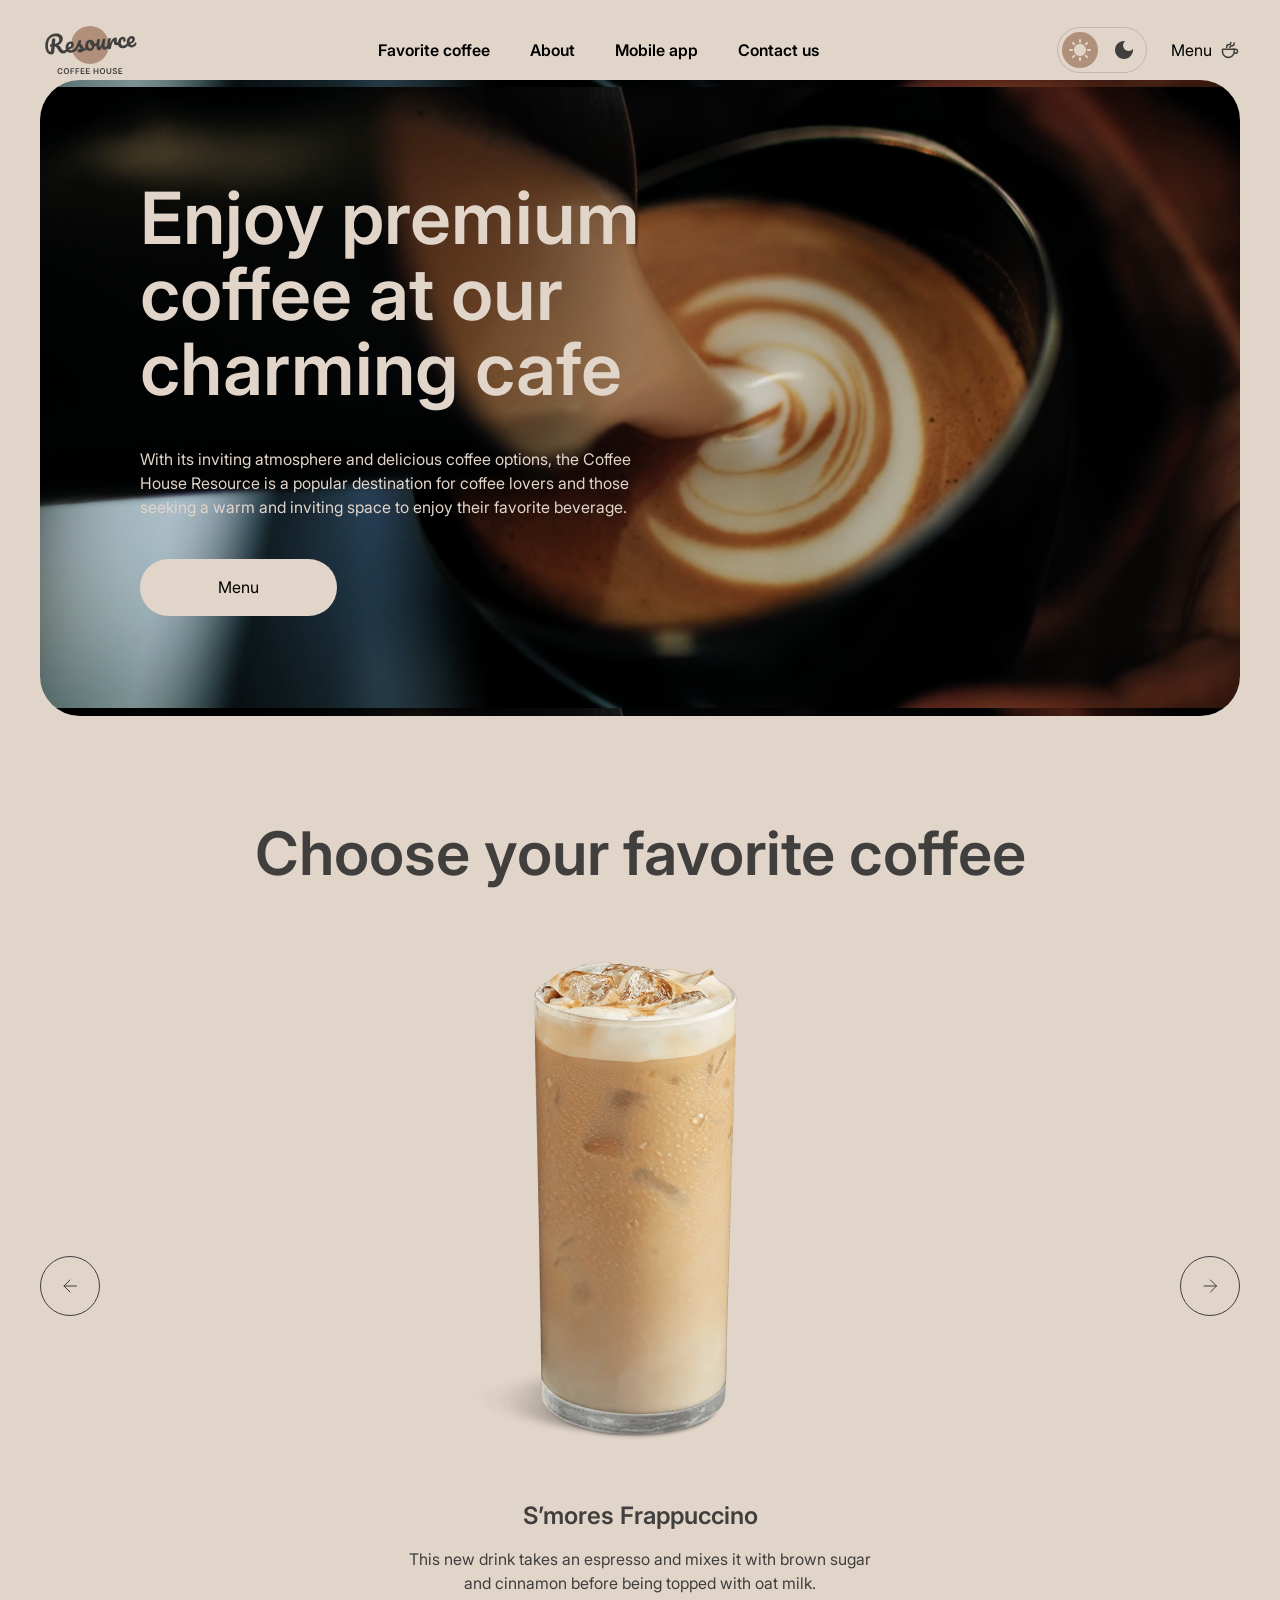
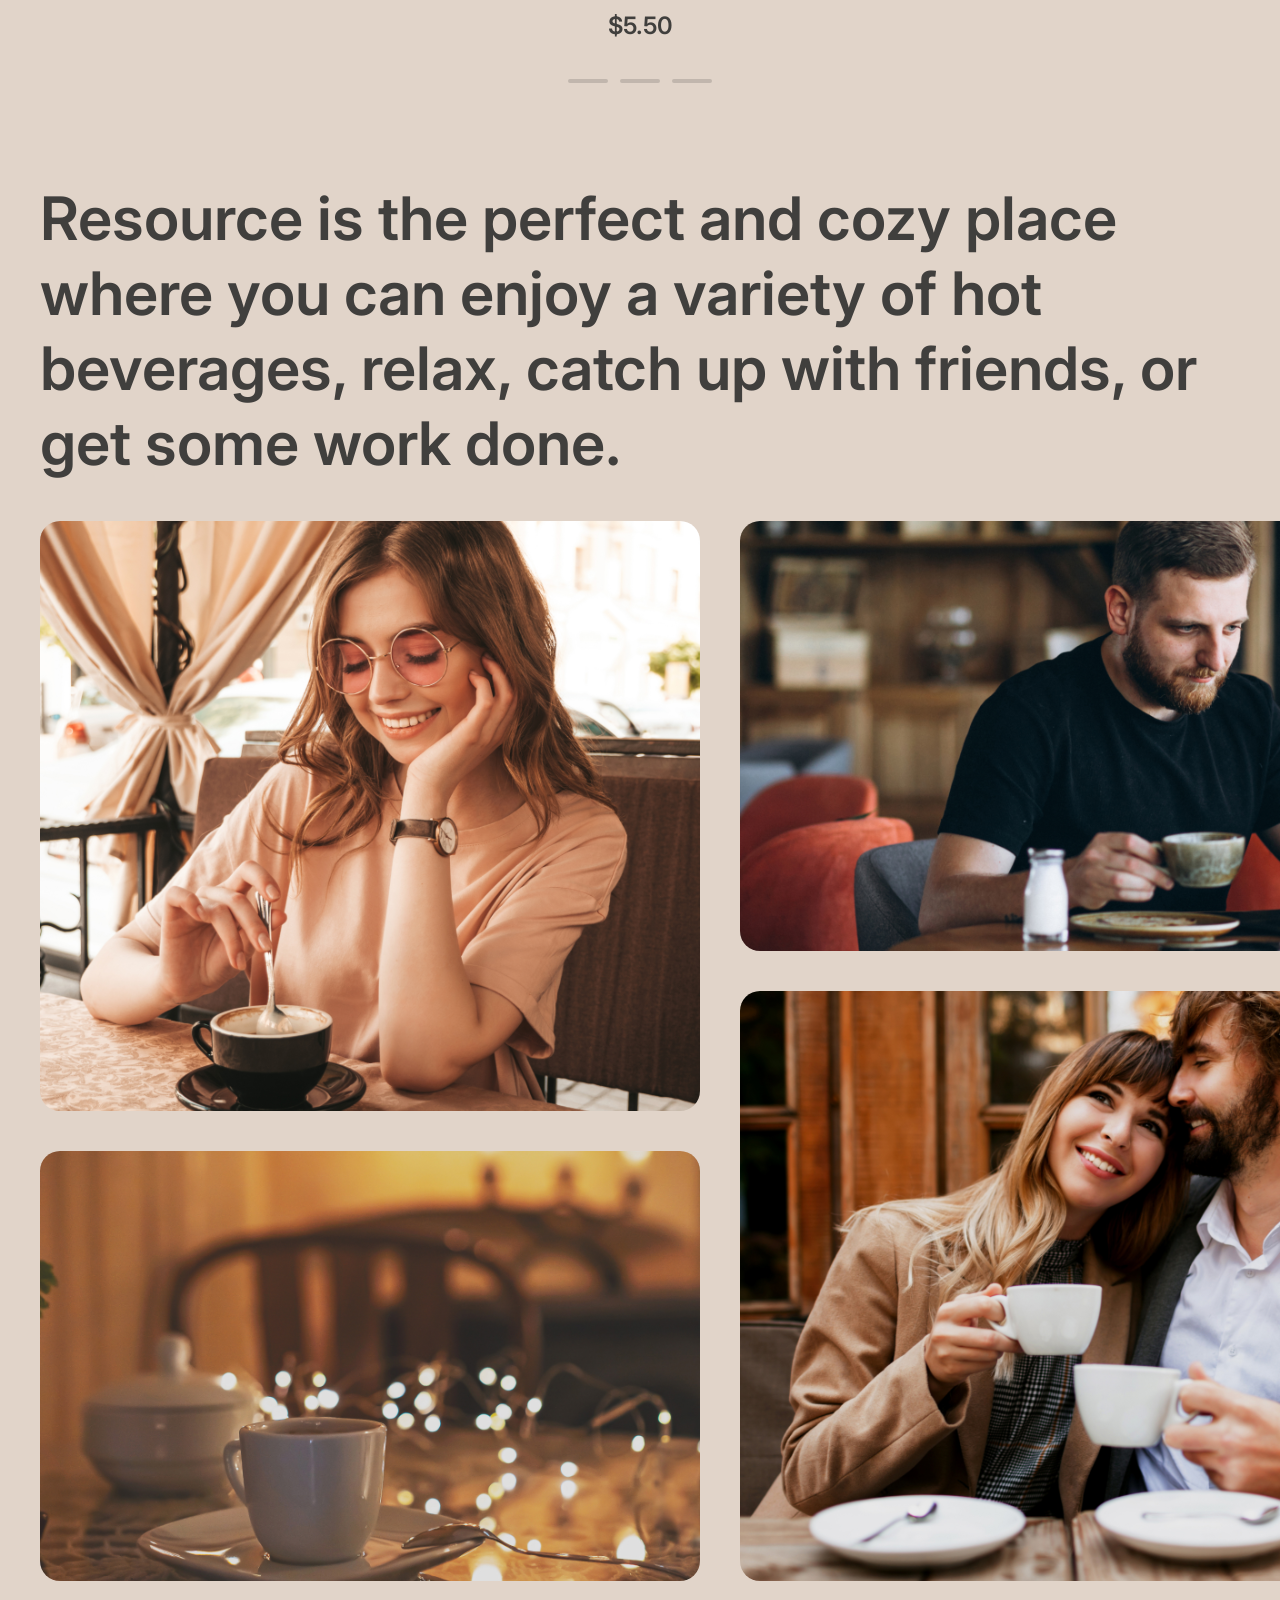
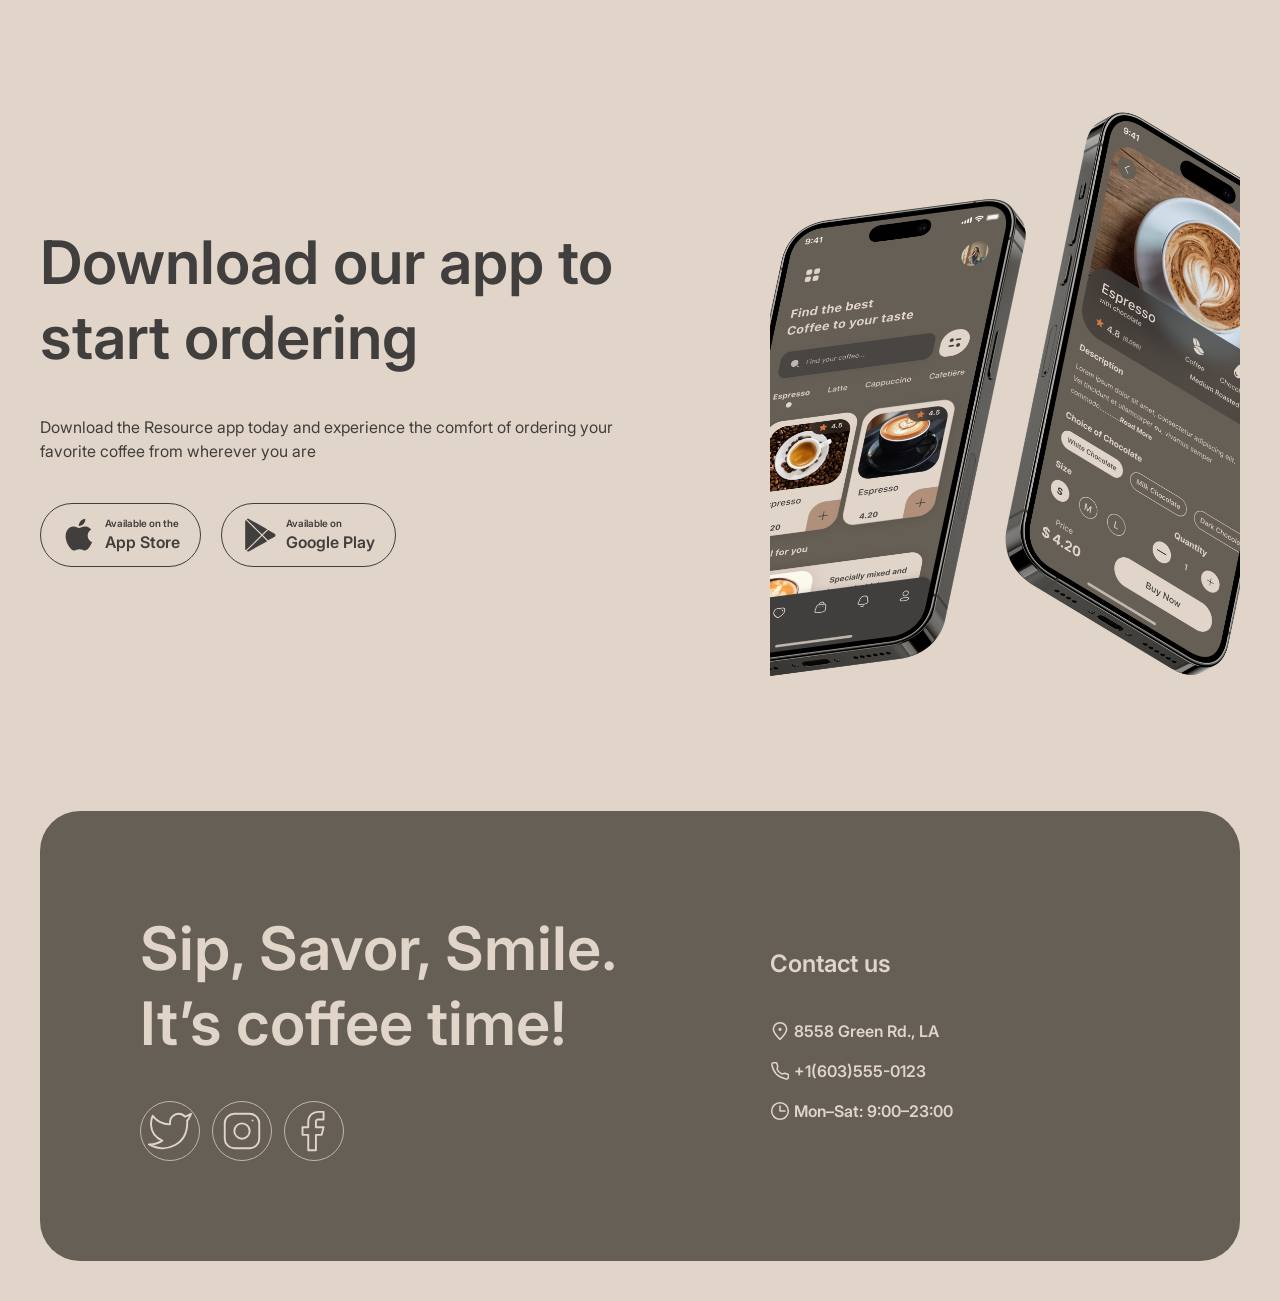
==== commit 3ab614b6: "fix: change slider" ====
--- a/index.html
+++ b/index.html
@@ -75,7 +75,7 @@
                         <div class="slider-row">
                             <div class="slide">
                                 <div class="slide-container">
-                                    <img src="./images/coffee-slider-1.svg" alt="coffee">
+                                    <img src="./images/coffee-slider-1.svg" alt="coffee1">
                                     <div class="slide-info-container">
                                         <h3 class="slide-name">S’mores Frappuccino</h3>
                                         <p class="slide-info">This new drink takes an espresso and mixes it with brown sugar and cinnamon before being topped with oat milk.</p>
@@ -83,10 +83,34 @@
                                     </div>
                                 </div>
                             </div>
+                            <div class="slide">
+                                <div class="slide-container">
+                                    <img src="./images/coffee-slider-2.svg" alt="coffee2">
+                                    <div class="slide-info-container">
+                                        <h3 class="slide-name">Caramel Macchiato</h3>
+                                        <p class="slide-info">Fragrant and unique classic espresso with rich caramel-peanut syrup, with cream under whipped thick foam.</p>
+                                        <h3 class="slide-cost">$5.00</h3>
+                                    </div>
+                                </div>
+                            </div>
+                            <div class="slide">
+                                <div class="slide-container">
+                                    <img src="./images/coffee-slider-3.svg" alt="coffee3">
+                                    <div class="slide-info-container">
+                                        <h3 class="slide-name">Ice coffee</h3>
+                                        <p class="slide-info">A popular summer drink that tones and invigorates. Prepared from coffee, milk and ice.</p>
+                                        <h3 class="slide-cost">$4.50</h3>
+                                    </div>
+                                </div>
+                            </div>
                         </div>
                          <button class="button-next"></button>
                     </div>
-                    <div class="slider-controls"></div>
+                    <div class="slider-controls">
+                        <div class="controls"></div>
+                        <div class="controls"></div>
+                        <div class="controls"></div>
+                    </div>
                 </div>
             </div>
         </section>
--- a/styles.css
+++ b/styles.css
@@ -371,6 +371,7 @@
     align-items: center;
     justify-content: space-between;
     gap: 40px;
+    overflow: hidden;
 }
 
 .button-prev{
@@ -399,7 +400,9 @@
 }
 
 .slider-row{
-    width: max-content;
+  display: flex;
+  transition: transform 0.5s ease;
+  flex: 1;
 }
 
 .slide-container{
@@ -771,3 +774,24 @@
     color: var(--color-text-dark);
 }
 
+.slider-controls{
+  display: flex;
+  gap: 12px;
+  align-items: center;
+  justify-content: center;
+  height: 4px;
+  padding-top: 40px;
+}
+
+.controls{
+  border-radius: 4px;
+  width: 40px;
+  height: 4px;
+  background-color: var(--color-border);
+}
+
+
+.slide {
+  flex: 0 0 100%;
+  width: 100%;
+}
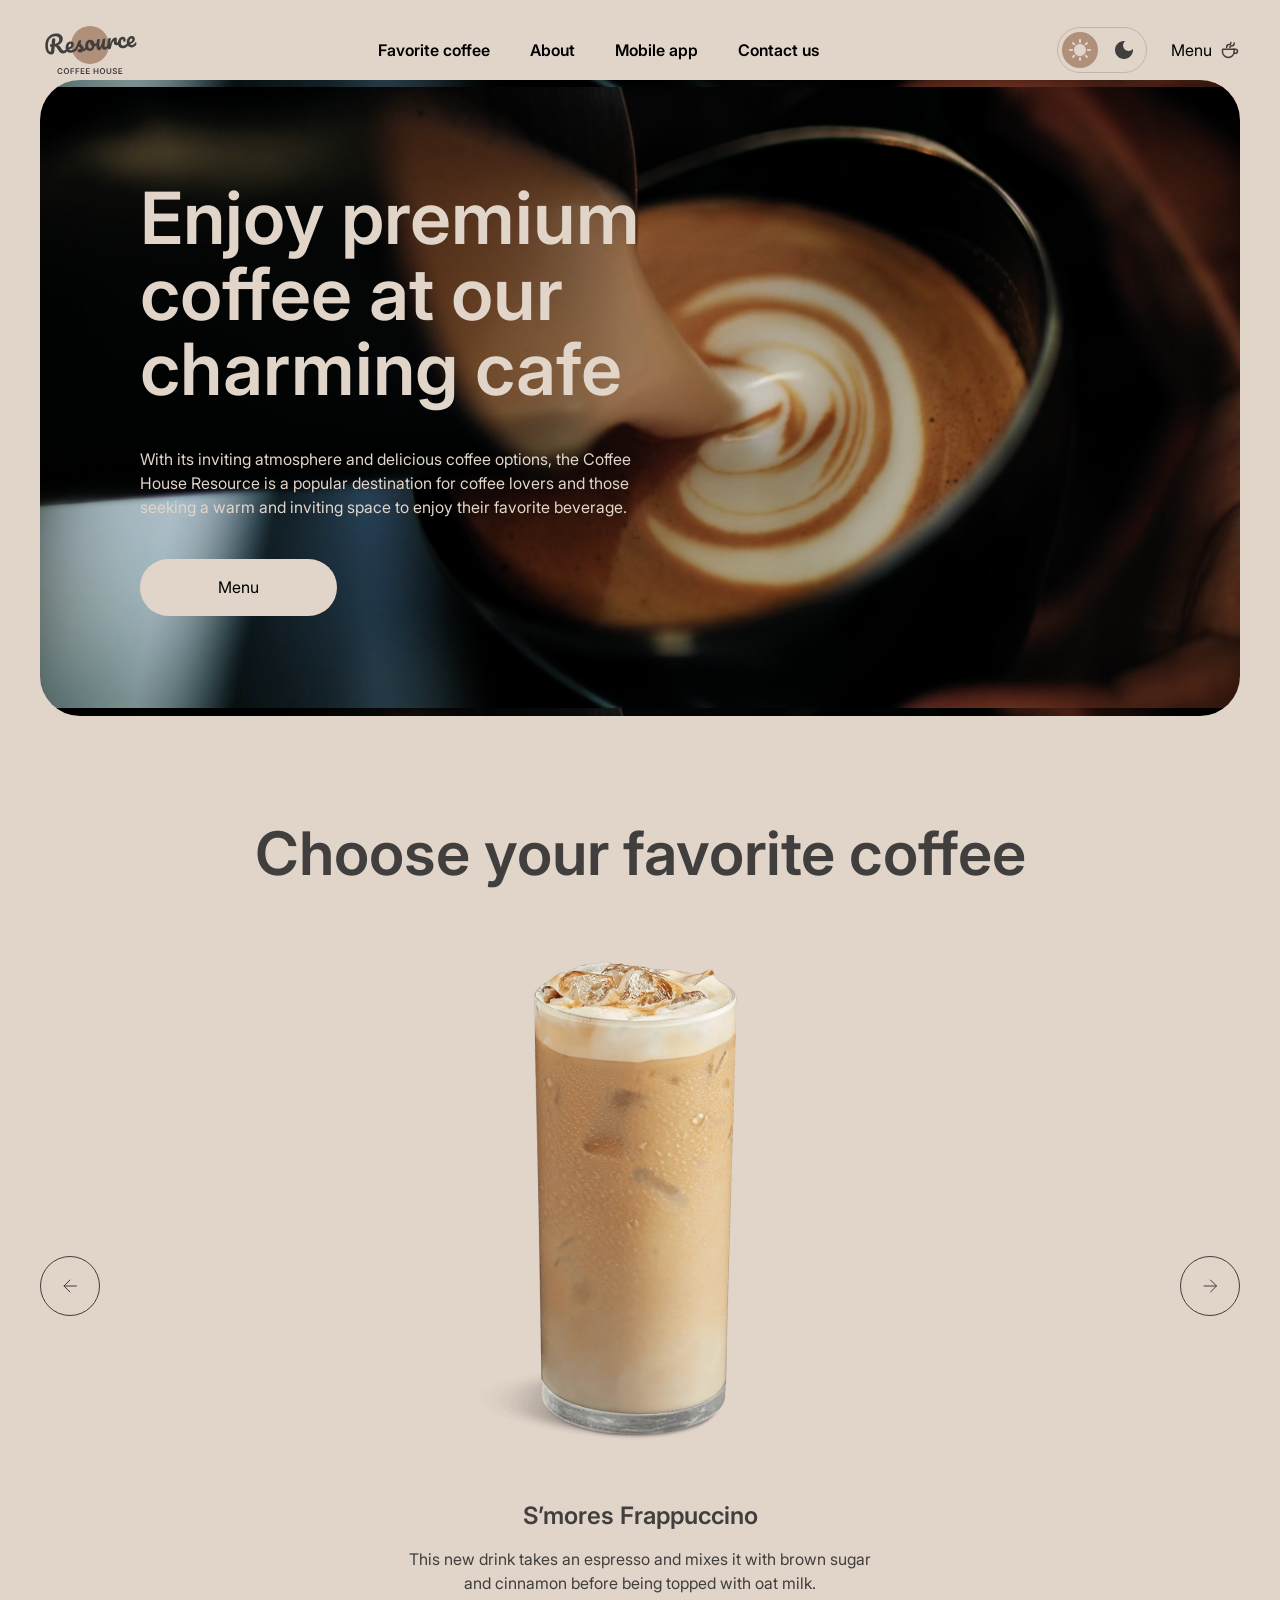
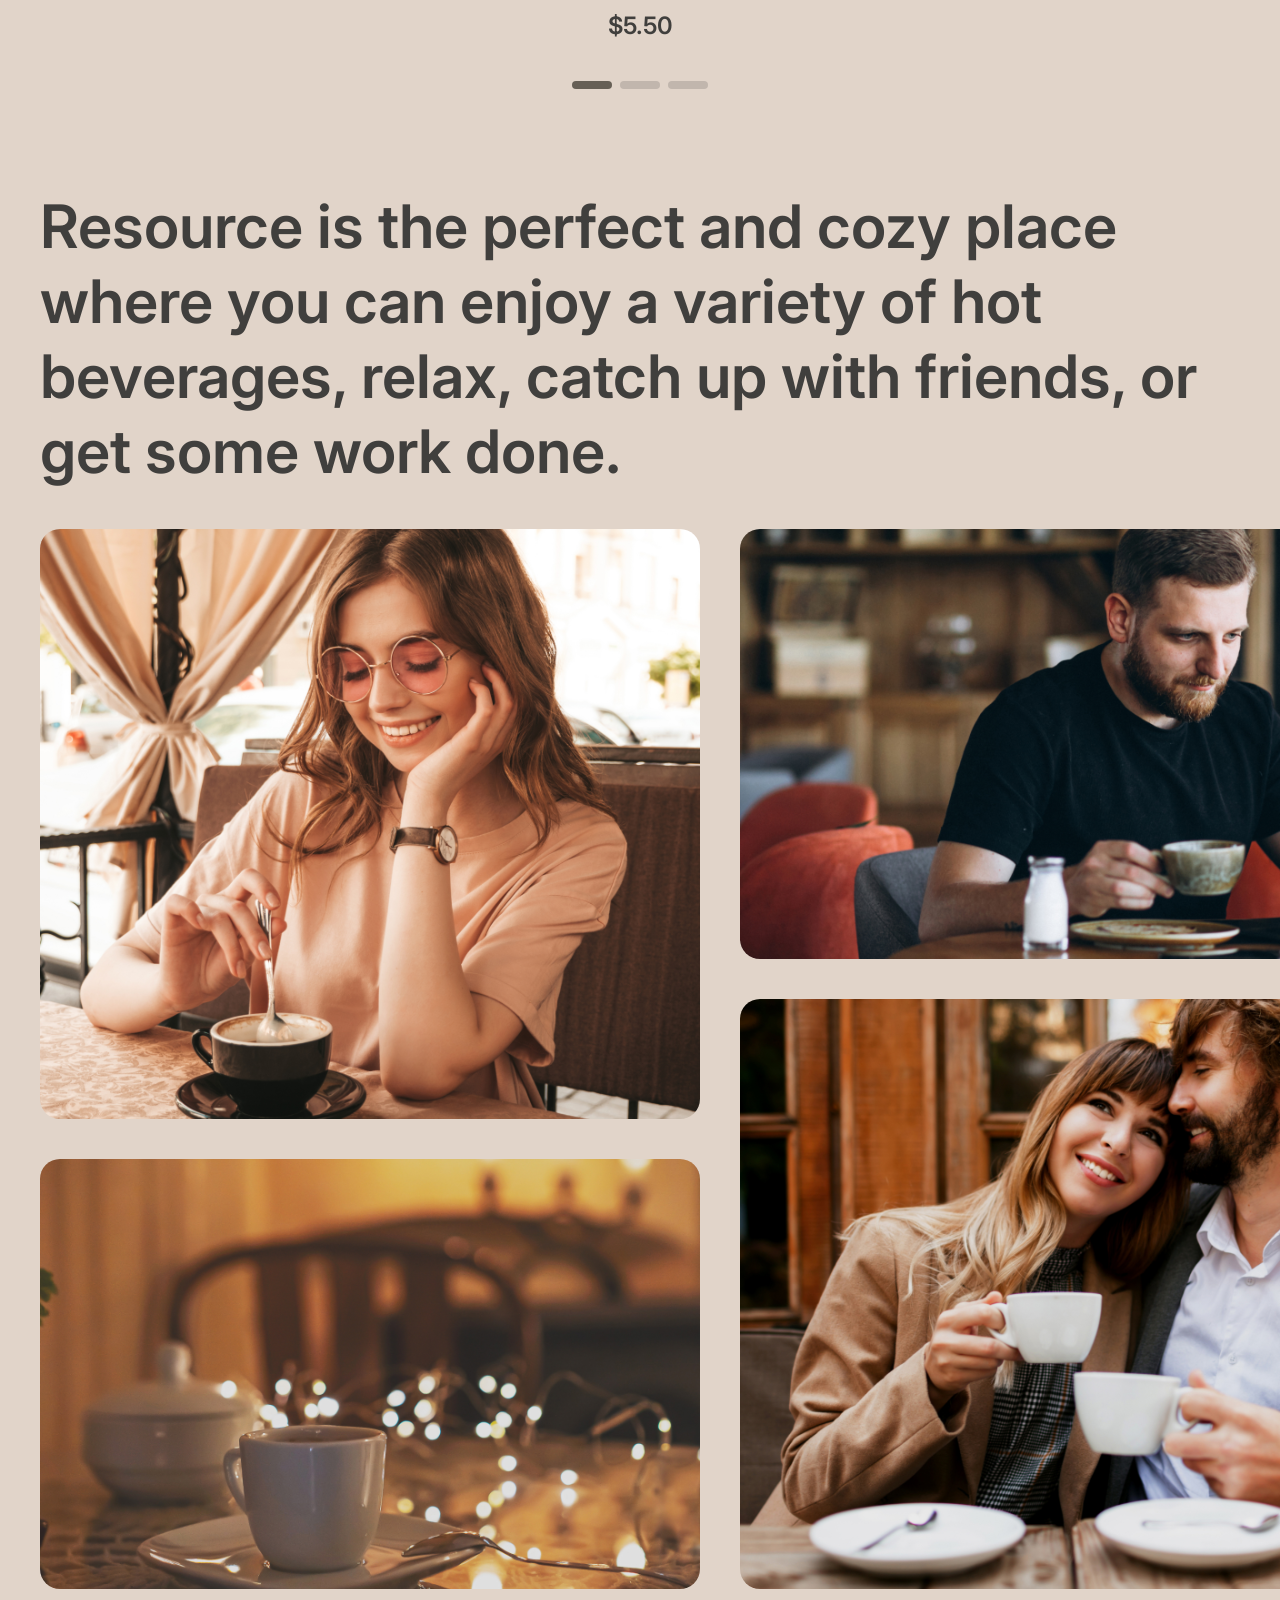
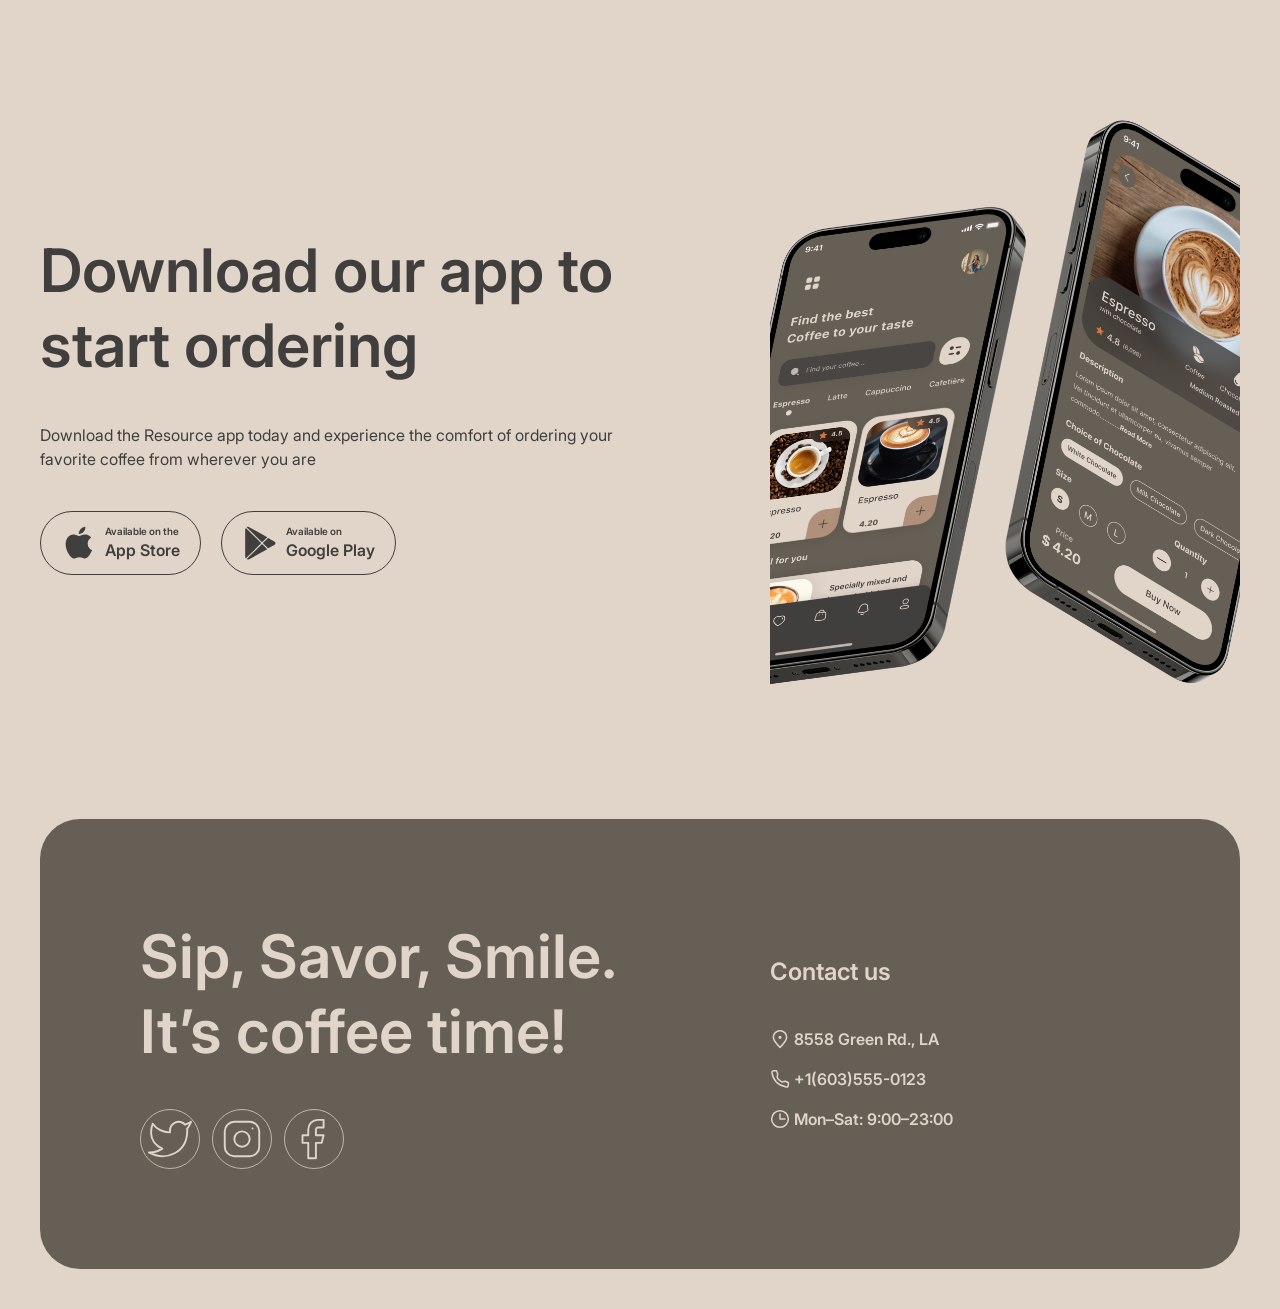
==== commit f937f69a: "feat: add slider" ====
--- a/index.html
+++ b/index.html
@@ -209,5 +209,6 @@
             </div>
         </div>
     </footer>
+    <script src="./script.js"></script>
 </body>
 </html>
--- a/styles.css
+++ b/styles.css
@@ -371,7 +371,6 @@
     align-items: center;
     justify-content: space-between;
     gap: 40px;
-    overflow: hidden;
 }
 
 .button-prev{
@@ -400,9 +399,17 @@
 }
 
 .slider-row{
-  display: flex;
-  transition: transform 0.5s ease;
-  flex: 1;
+   flex: 1 1 0;
+    min-width: 0;
+    display: flex;
+    overflow-x: auto;
+    overflow-y: hidden;
+    scrollbar-width: none;      
+    -ms-overflow-style: none;  
+}
+
+.slider-row::-webkit-scrollbar {
+    display: none;               
 }
 
 .slide-container{
@@ -776,22 +783,25 @@
 
 .slider-controls{
   display: flex;
-  gap: 12px;
-  align-items: center;
   justify-content: center;
-  height: 4px;
-  padding-top: 40px;
+  gap: 8px;
+  margin-top: 40px;
 }
 
 .controls{
+  width: 40px;
+  height: 8px;
   border-radius: 4px;
-  width: 40px;
-  height: 4px;
-  background-color: var(--color-border);
-}
-
+  background-color: var(--color-border); 
+  transition: background-color 0.3s ease;
+}
+
+.controls.active {
+  background-color: var(--color-border-inverse);
+}
 
 .slide {
-  flex: 0 0 100%;
-  width: 100%;
-}
+    flex: 0 0 100%;
+    width: 100%;
+    min-width: 0;
+}
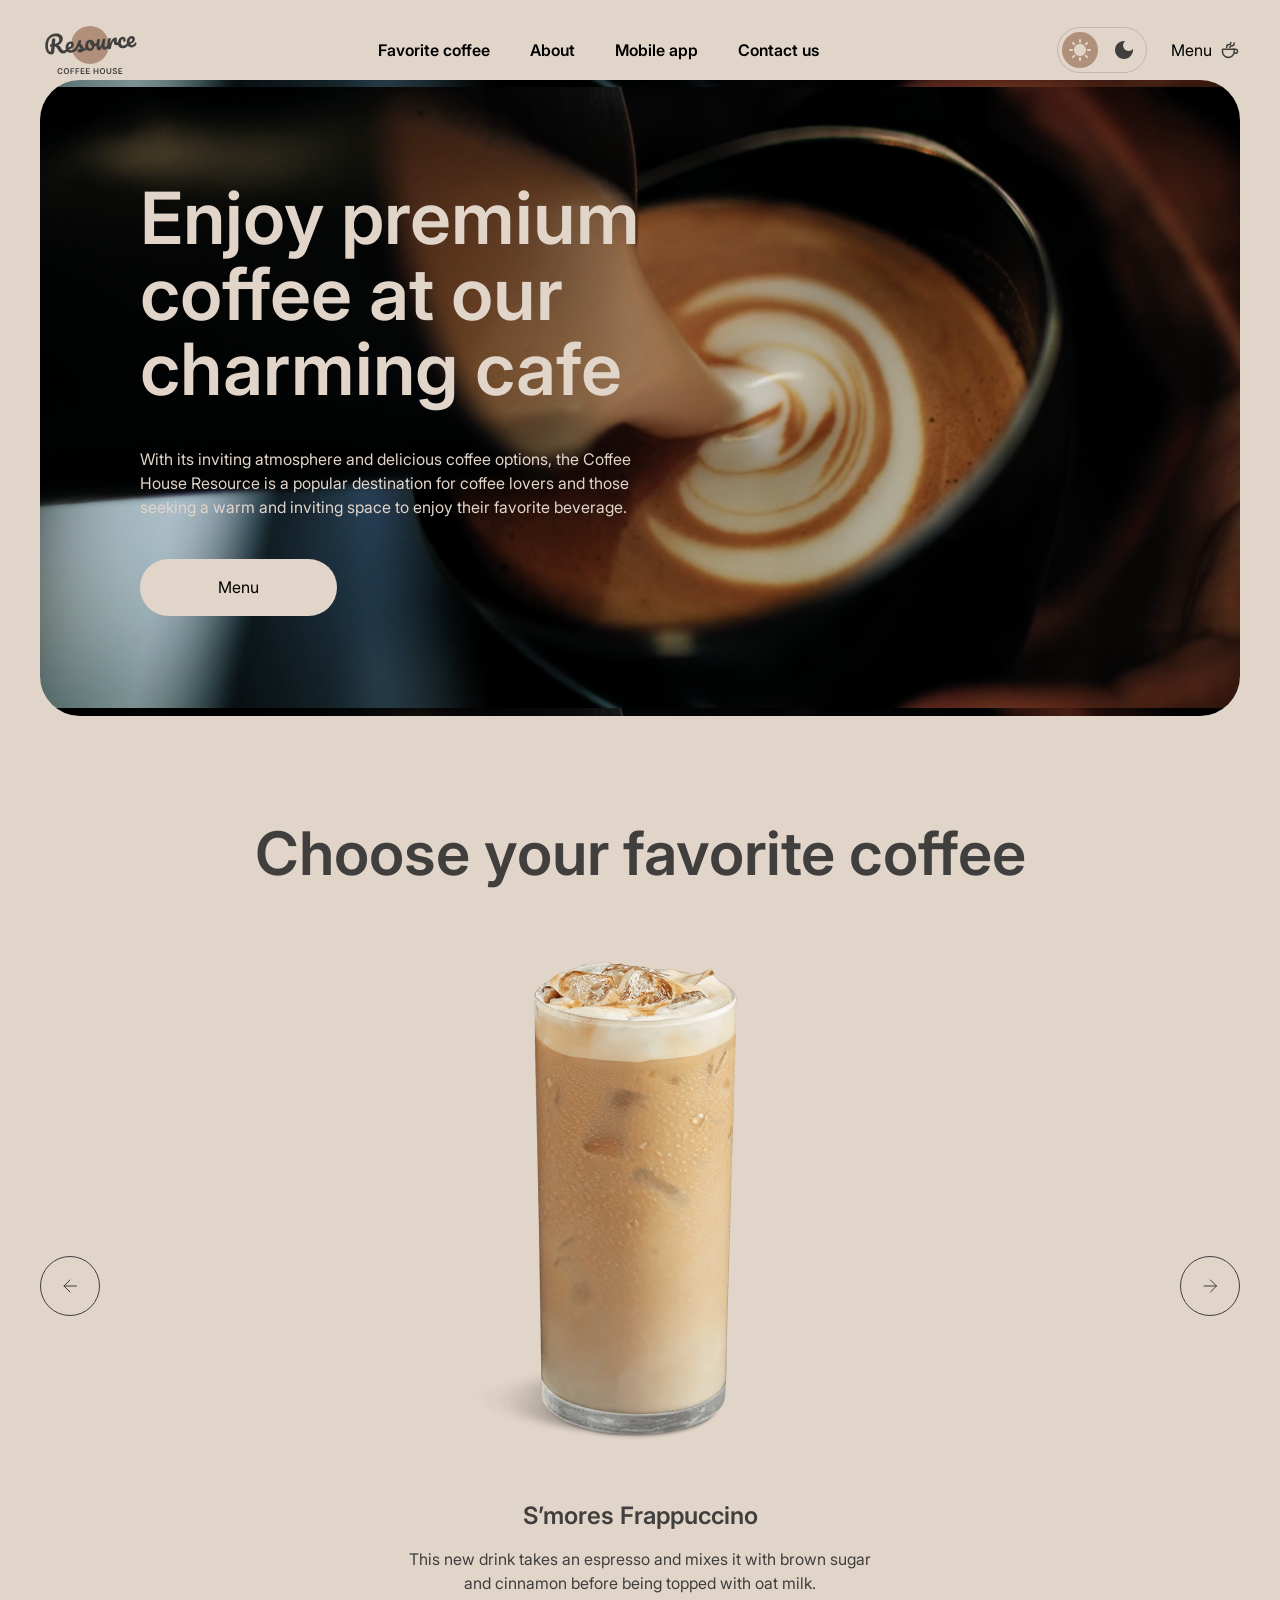
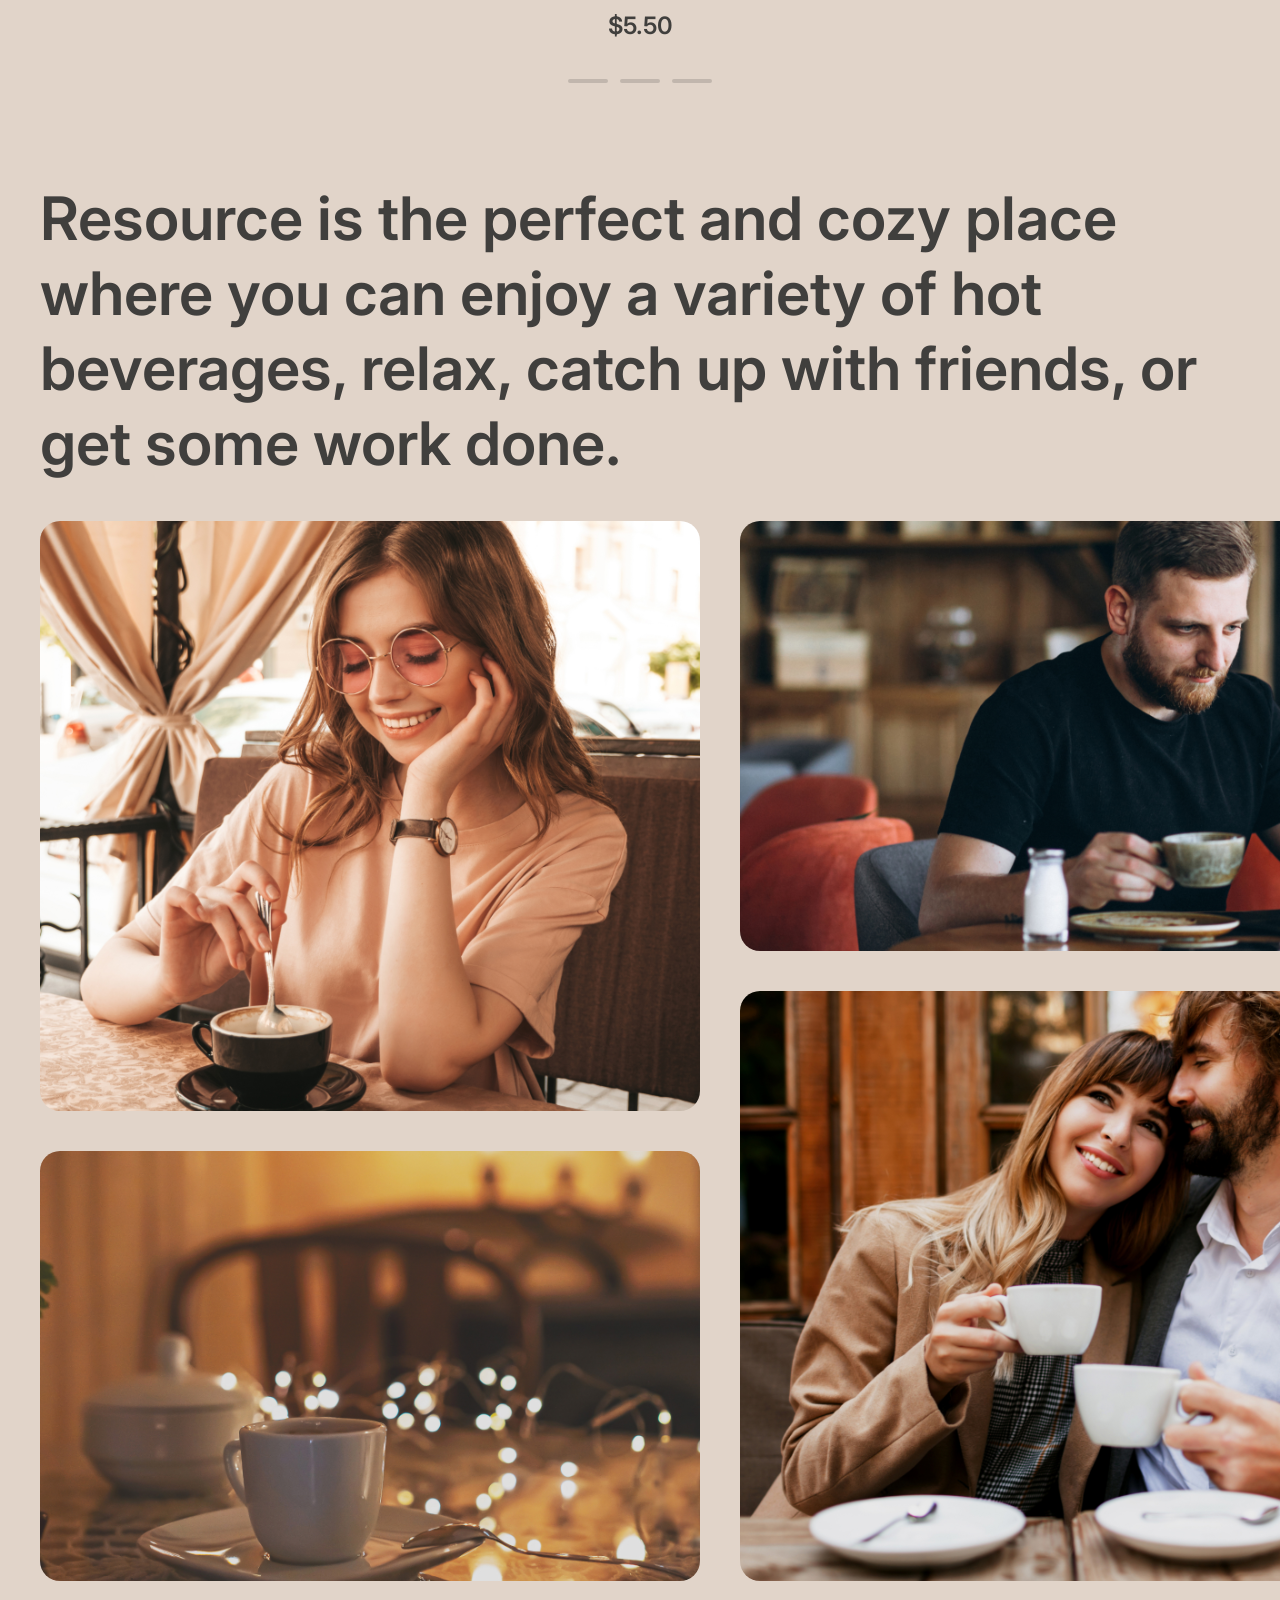
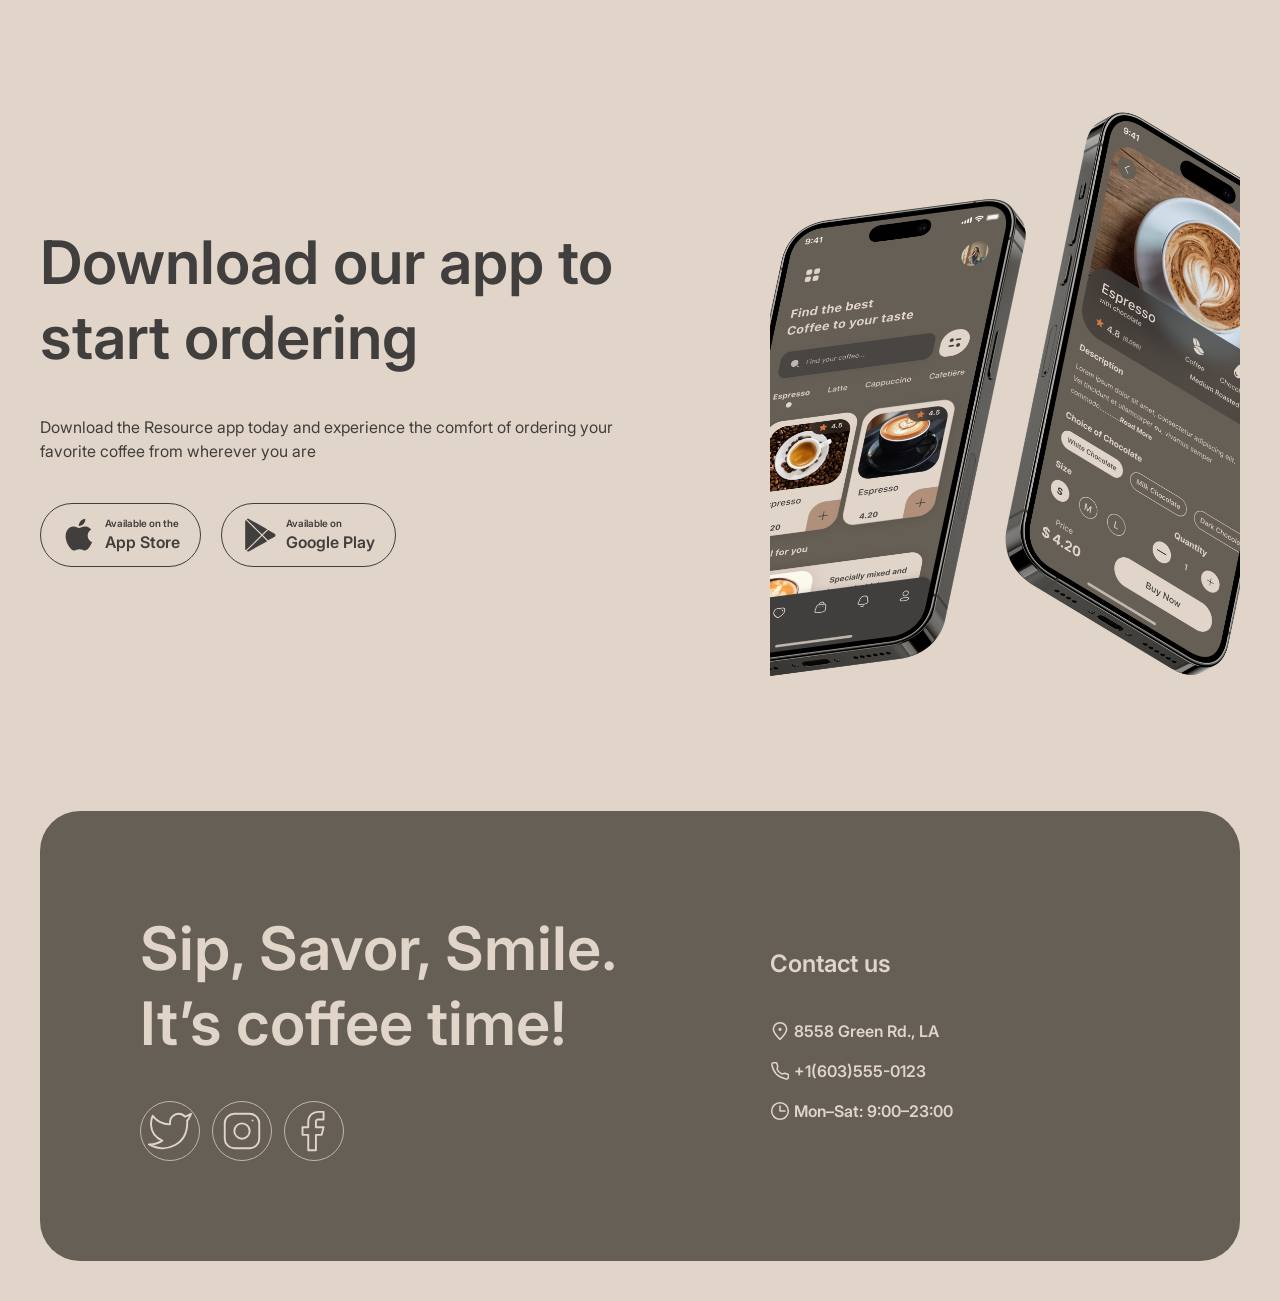
==== commit 7eeef212: "Merge 3ab614b6cc0cf895c41d254c7a2957e1d096aeb6 into 751896fcfe019618cbca118d1741171b67d5f1a8" ====
--- a/index.html
+++ b/index.html
@@ -209,6 +209,5 @@
             </div>
         </div>
     </footer>
-    <script src="./script.js"></script>
 </body>
 </html>
--- a/styles.css
+++ b/styles.css
@@ -371,6 +371,7 @@
     align-items: center;
     justify-content: space-between;
     gap: 40px;
+    overflow: hidden;
 }
 
 .button-prev{
@@ -399,17 +400,9 @@
 }
 
 .slider-row{
-   flex: 1 1 0;
-    min-width: 0;
-    display: flex;
-    overflow-x: auto;
-    overflow-y: hidden;
-    scrollbar-width: none;      
-    -ms-overflow-style: none;  
-}
-
-.slider-row::-webkit-scrollbar {
-    display: none;               
+  display: flex;
+  transition: transform 0.5s ease;
+  flex: 1;
 }
 
 .slide-container{
@@ -783,25 +776,22 @@
 
 .slider-controls{
   display: flex;
+  gap: 12px;
+  align-items: center;
   justify-content: center;
-  gap: 8px;
-  margin-top: 40px;
+  height: 4px;
+  padding-top: 40px;
 }
 
 .controls{
+  border-radius: 4px;
   width: 40px;
-  height: 8px;
-  border-radius: 4px;
-  background-color: var(--color-border); 
-  transition: background-color 0.3s ease;
-}
-
-.controls.active {
-  background-color: var(--color-border-inverse);
-}
+  height: 4px;
+  background-color: var(--color-border);
+}
+
 
 .slide {
-    flex: 0 0 100%;
-    width: 100%;
-    min-width: 0;
-}
+  flex: 0 0 100%;
+  width: 100%;
+}
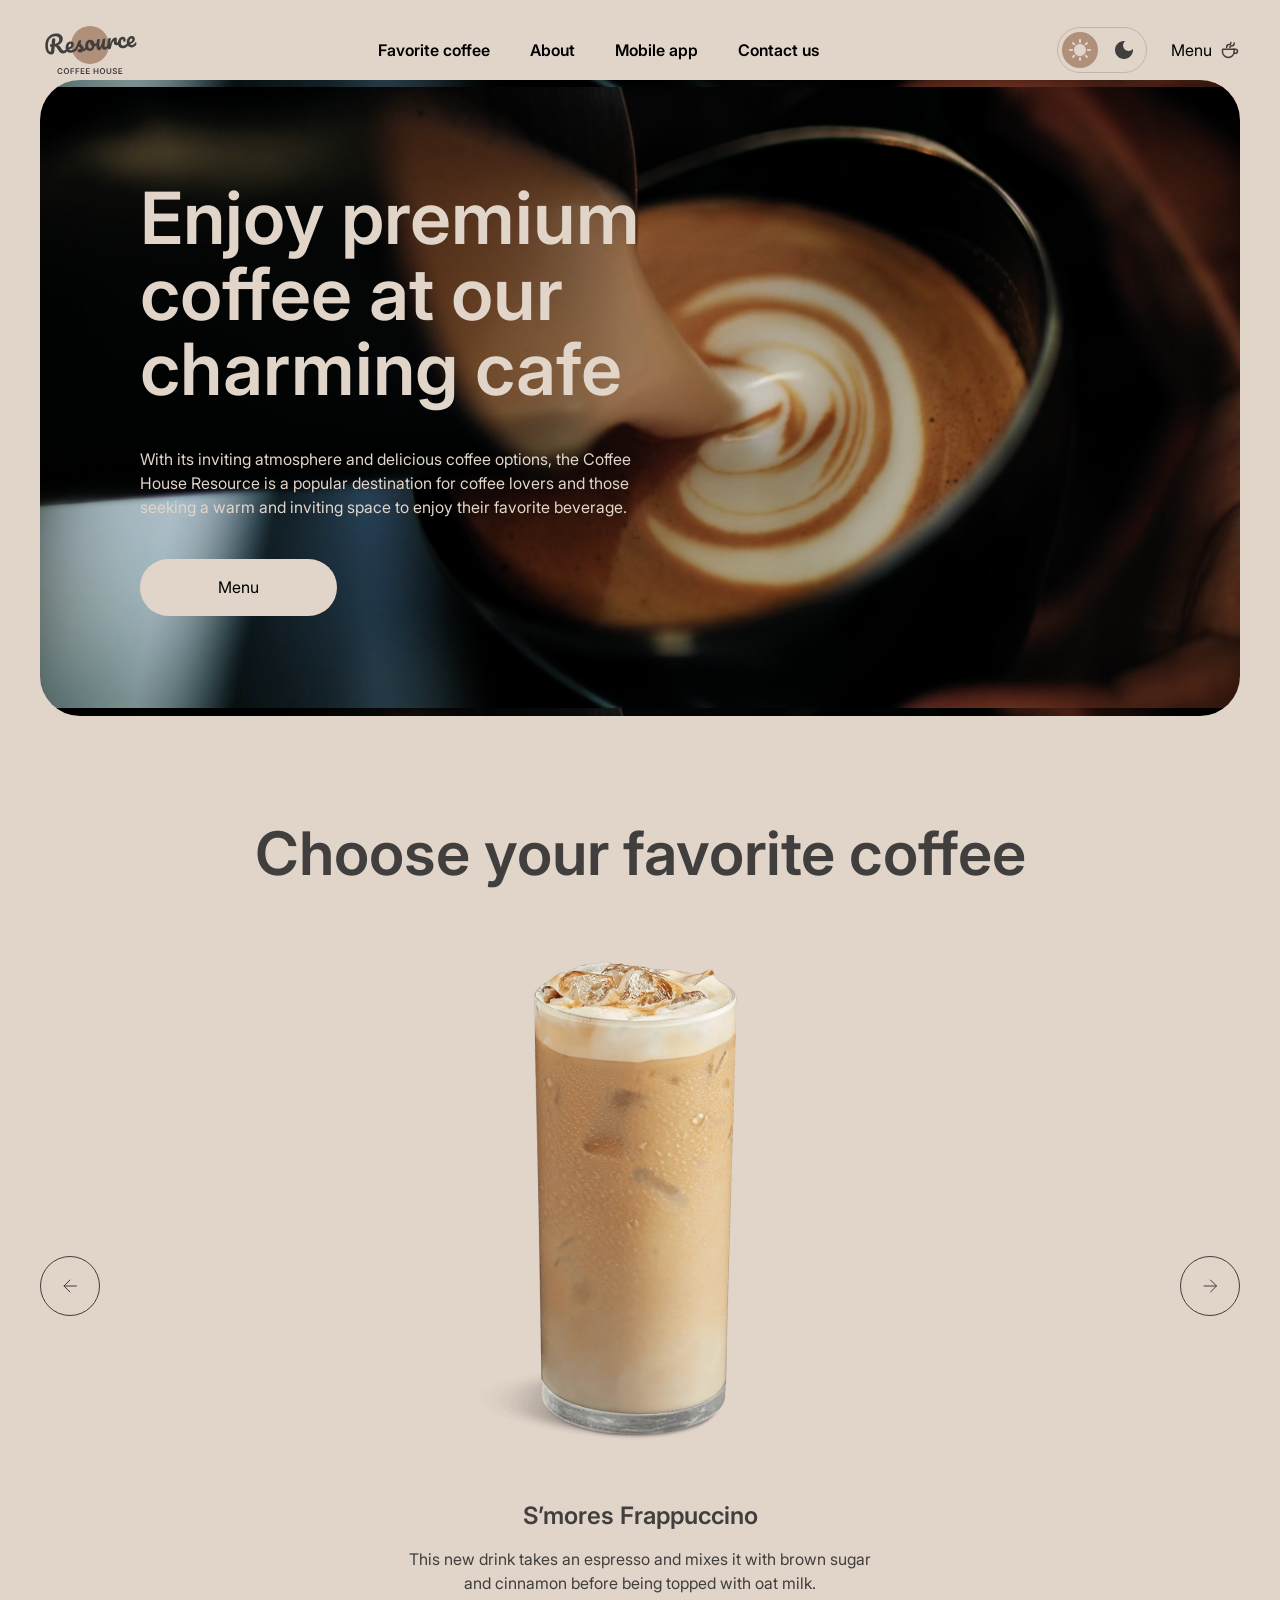
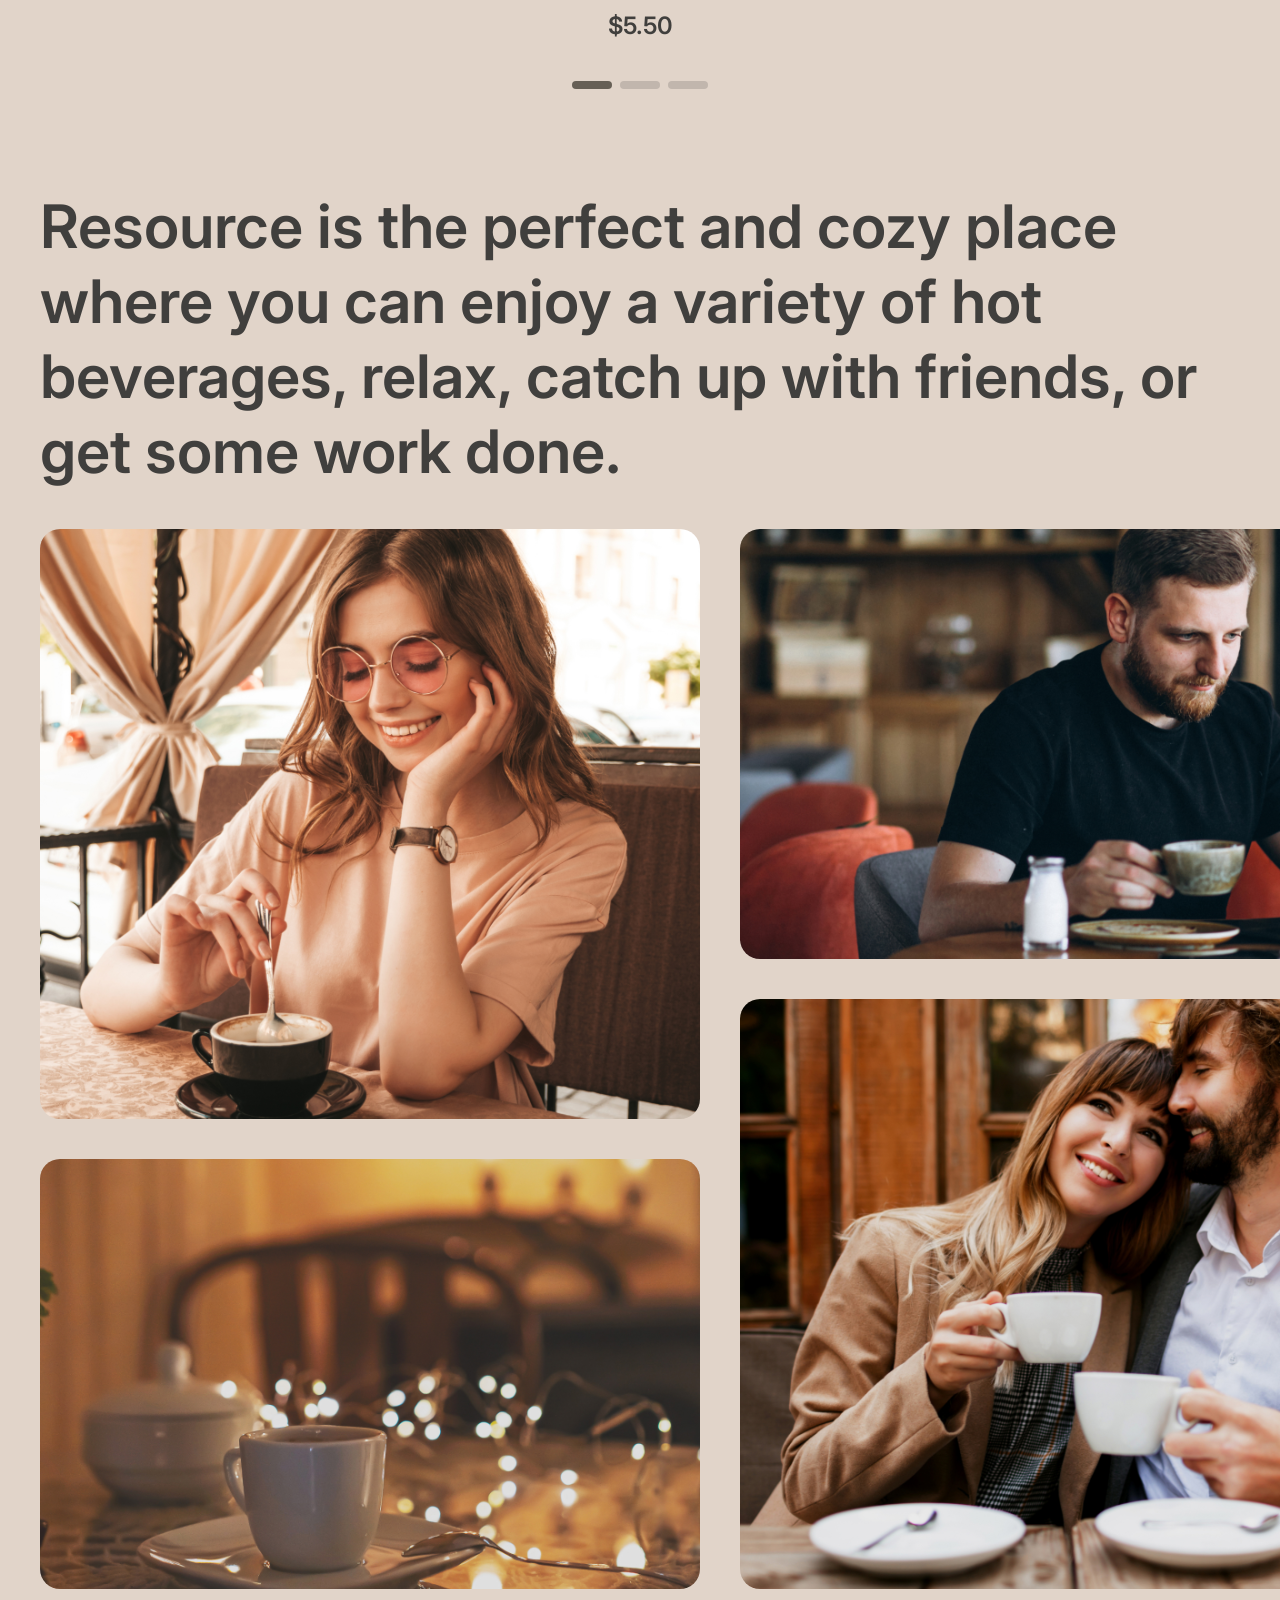
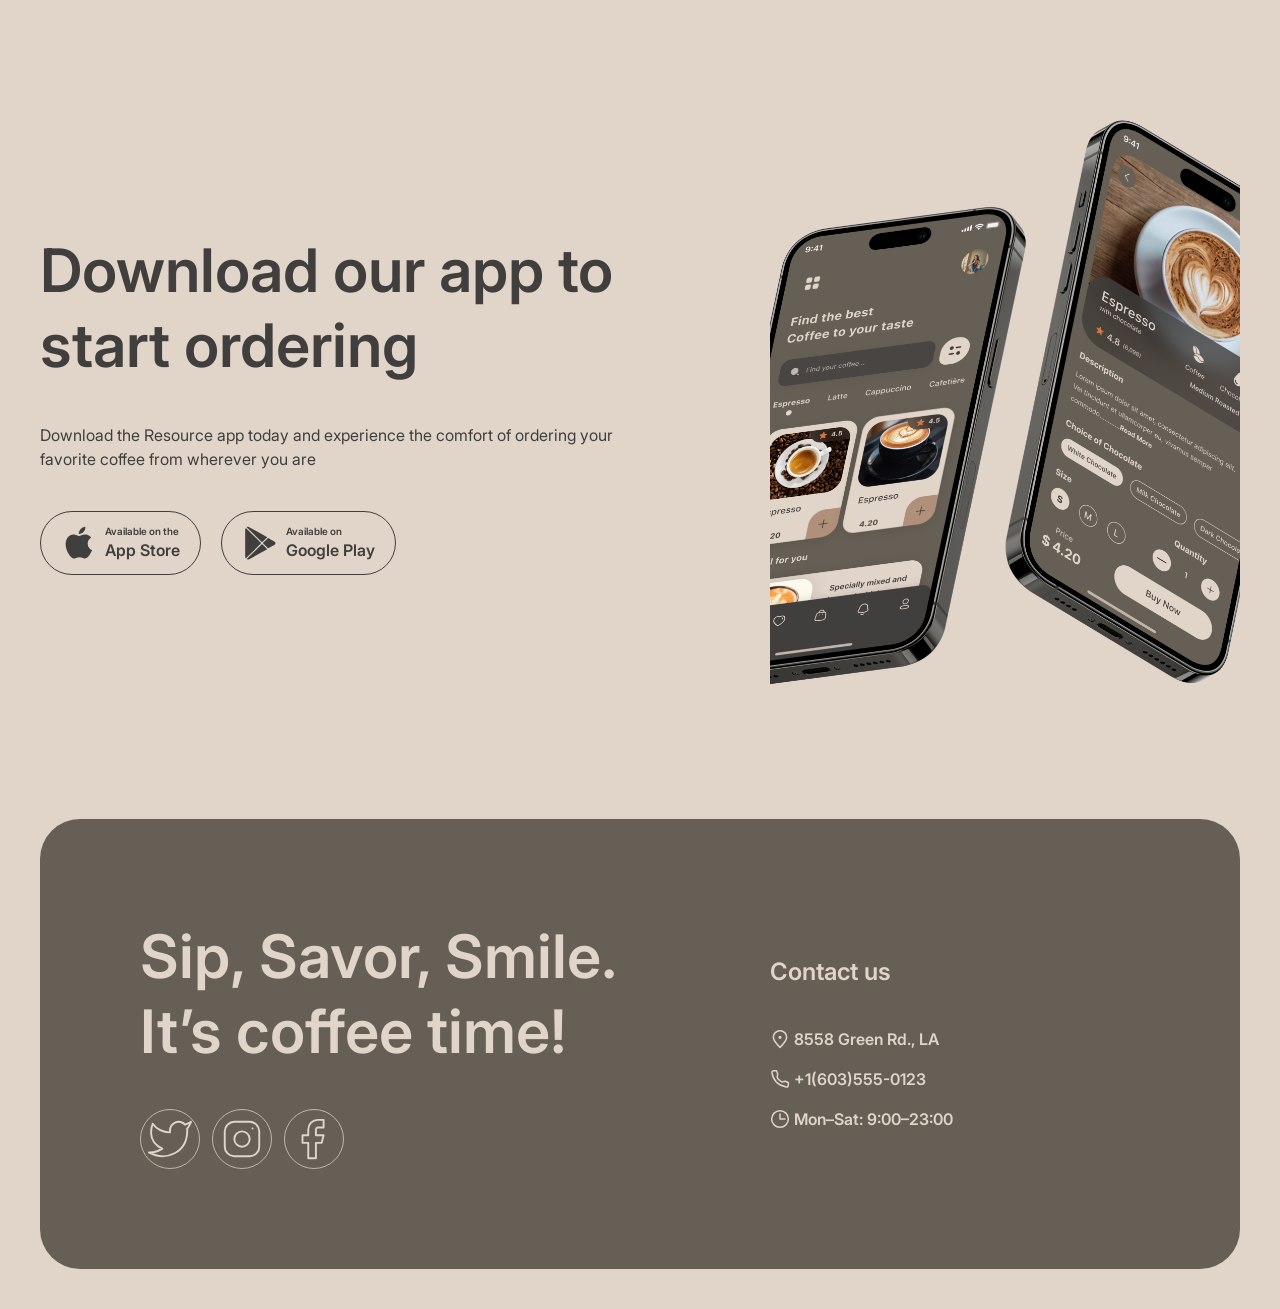
==== commit 3baedd6f: "Merge f937f69aac8e2baedc74e77564aace7f60425280 into 3ab614b6cc0cf895c41d254c7a2957e1d096aeb6" ====
--- a/index.html
+++ b/index.html
@@ -209,5 +209,6 @@
             </div>
         </div>
     </footer>
+    <script src="./script.js"></script>
 </body>
 </html>
--- a/styles.css
+++ b/styles.css
@@ -371,7 +371,6 @@
     align-items: center;
     justify-content: space-between;
     gap: 40px;
-    overflow: hidden;
 }
 
 .button-prev{
@@ -400,9 +399,17 @@
 }
 
 .slider-row{
-  display: flex;
-  transition: transform 0.5s ease;
-  flex: 1;
+   flex: 1 1 0;
+    min-width: 0;
+    display: flex;
+    overflow-x: auto;
+    overflow-y: hidden;
+    scrollbar-width: none;      
+    -ms-overflow-style: none;  
+}
+
+.slider-row::-webkit-scrollbar {
+    display: none;               
 }
 
 .slide-container{
@@ -776,22 +783,25 @@
 
 .slider-controls{
   display: flex;
-  gap: 12px;
-  align-items: center;
   justify-content: center;
-  height: 4px;
-  padding-top: 40px;
+  gap: 8px;
+  margin-top: 40px;
 }
 
 .controls{
+  width: 40px;
+  height: 8px;
   border-radius: 4px;
-  width: 40px;
-  height: 4px;
-  background-color: var(--color-border);
-}
-
+  background-color: var(--color-border); 
+  transition: background-color 0.3s ease;
+}
+
+.controls.active {
+  background-color: var(--color-border-inverse);
+}
 
 .slide {
-  flex: 0 0 100%;
-  width: 100%;
-}
+    flex: 0 0 100%;
+    width: 100%;
+    min-width: 0;
+}
